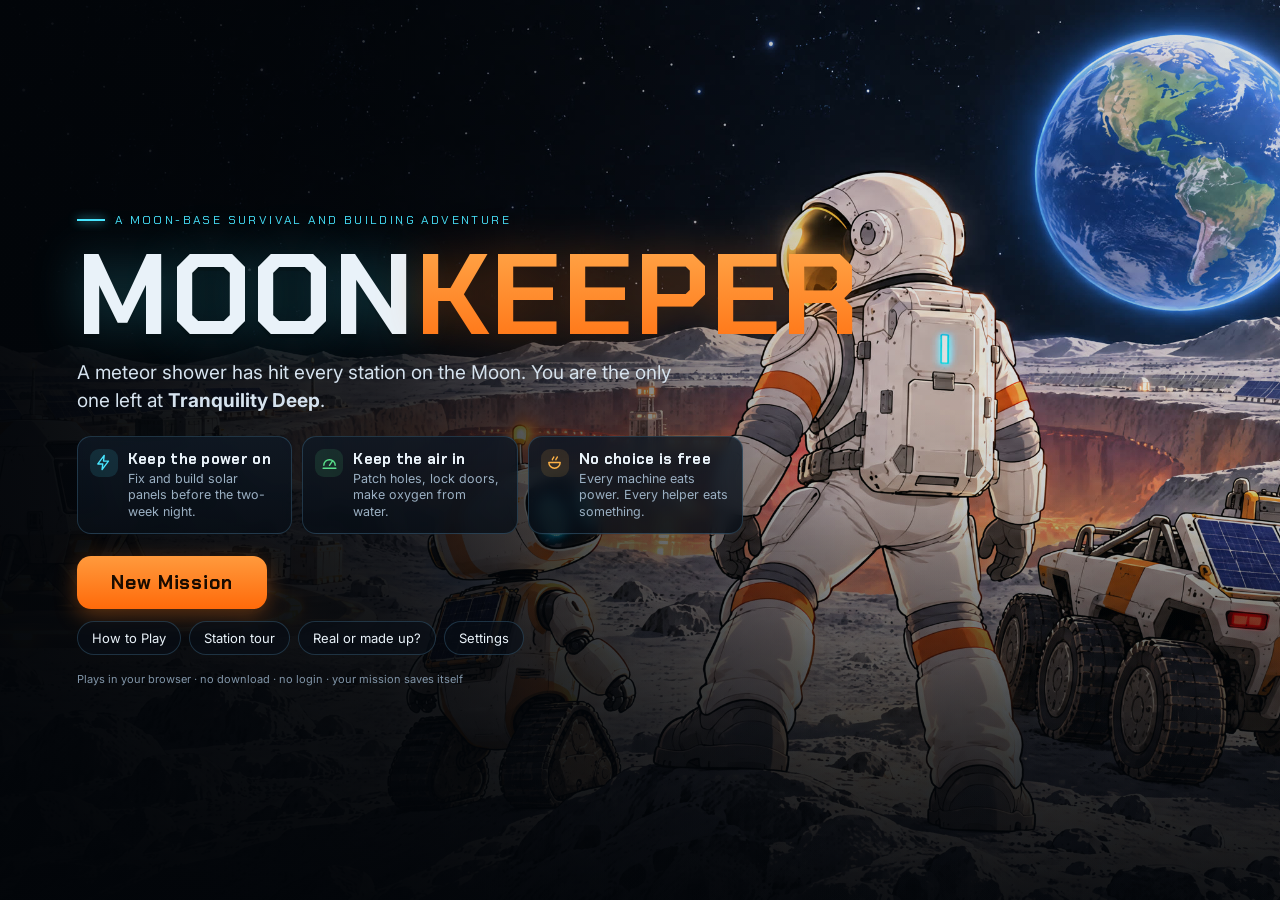
==== index.html @ 4163ee2d "Surface speed and a Graphics setting (improvement plan, step 1) The surface shaded every lit pixel w" ====
<!doctype html>
<html lang="en">
<head>
<meta charset="utf-8">
<meta name="viewport" content="width=device-width, initial-scale=1, maximum-scale=1, user-scalable=no">
<title>MOONKEEPER — Hold Tranquility Deep</title>
<meta name="description" content="A 3D Moon-base survival and building game for ages 7 to 18. Keep the power on and the air in until rescue arrives.">
<link rel="preconnect" href="https://fonts.googleapis.com">
<link href="https://fonts.googleapis.com/css2?family=Chakra+Petch:wght@500;600;700&family=Inter:wght@400;500;600;700&family=Bangers&display=swap" rel="stylesheet">
<link rel="stylesheet" href="css/style.css">
</head>
<body>
<canvas id="view"></canvas>
<canvas id="rad"></canvas>
<div id="fade"></div>

<!-- HUD (in-game) -->
<div id="hud" class="hidden">
  <div id="fps" class="hidden"></div>
  <div id="top">
    <div id="clock" class="glass">
      <div id="clock-main"><b id="c-day">Day 1</b><span id="c-time">08:00</span><span id="c-zone">TOPSIDE</span></div>
      <div id="timeline"><div id="tl-fill"></div><svg id="th-svg" viewBox="0 0 100 30" preserveAspectRatio="none" aria-hidden="true"></svg><div id="tl-storm"></div><div id="tl-now"></div><div id="th-now"></div></div>
      <div id="clock-sub"><span id="c-sun"></span><span id="c-rescue"></span></div>
    </div>
    <div id="gauges"></div>
    <div id="side">
      <canvas id="minimap" width="340" height="340"></canvas>
      <div id="you" class="glass"><span id="hp-ic" title="Your health"></span><div class="bar"><i id="hp"></i></div><span id="carry"></span></div>
      <div id="suit" class="glass"></div>
    </div>
  </div>
  <div id="alerts"></div>
  <div id="banner" class="hidden"></div>
  <div id="labels"></div>
  <div id="objective" class="glass hidden"></div>
  <button id="goal-x" class="hidden" title="Stop showing the way">✕ Stop guiding</button>
  <div id="job" class="glass hidden"><div id="job-title"></div><div class="bar"><i id="job-bar"></i></div><div class="row"><span id="job-step"></span><span id="job-left"></span></div></div>
  <div id="rego" class="hidden"><img src="assets/img/c_rego.jpg" alt="REGO the robot"><div id="rego-text"></div></div>
  <div id="prompt" class="hidden"></div>
  <div id="toasts"></div>
  <div id="btns">
    <button id="b-power" title="Power Board (Tab)"></button>
    <button id="b-map" title="Map (M)"></button>
    <button id="b-ask" title="Ask REGO what to do (H)"></button>
    <button id="b-data" title="Space Guide (N)"></button>
    <button id="b-view" title="Switch first / third person (V)"></button>
    <button id="b-speed" title="Game speed"></button>
    <button id="b-pause" title="Pause (P)"></button>
    <button id="b-sound" title="Sound on/off"></button>
    <button id="b-set" title="Settings"></button>
  </div>
  <div id="touch" class="hidden">
    <div id="stick"><i></i></div>
    <button id="t-use">E</button><button id="t-alt">Q</button><button id="t-jump">UP</button><button id="t-down">DN</button>
  </div>
  <div id="sleep" class="hidden">Sleeping… time is racing by</div>
</div>

<!-- full-screen layers -->
<div id="title" class="screen">
  <div class="title-bg"></div>
  <div class="title-inner">
    <div class="eyebrow"><i></i>A Moon-base survival and building adventure</div>
    <h1>MOON<span>KEEPER</span></h1>
    <p class="tagline">A meteor shower has hit every station on the Moon. You are the only one left at <b>Tranquility Deep</b>.</p>
    <div class="pillars">
      <div class="pillar" data-ic="bolt"><b>Keep the power on</b><span>Fix and build solar panels before the two-week night.</span></div>
      <div class="pillar" data-ic="air"><b>Keep the air in</b><span>Patch holes, lock doors, make oxygen from water.</span></div>
      <div class="pillar" data-ic="food"><b>No choice is free</b><span>Every machine eats power. Every helper eats something.</span></div>
    </div>
    <div class="title-btns">
      <button id="btn-start" class="primary">New Mission</button>
      <button id="btn-continue" class="primary alt hidden">Continue</button>
    </div>
    <div class="title-links">
      <button id="btn-codex" class="ghost">How to Play</button>
      <button id="btn-tour" class="ghost">Station tour</button>
      <button id="btn-how" class="ghost">Real or made up?</button>
      <button id="btn-settings" class="ghost">Settings</button>
    </div>
    <div class="fine">Plays in your browser · no download · no login · your mission saves itself</div>
  </div>
</div>
<div id="mission" class="screen hidden">
  <div class="mission-bg"></div>
  <div class="mission-inner">
    <div class="mission-head">
      <button id="btn-back" class="ghost">◂ Back</button>
      <div><div class="eyebrow"><i></i>Mission briefing</div><h2>Choose your mission</h2></div>
    </div>
    <div id="modes"></div>
    <div id="brief" class="glass"></div>
    <div class="mission-foot">
      <label class="check"><input type="checkbox" id="skip-tut"> Skip the comic and training</label>
      <button id="btn-launch" class="primary">Launch mission</button>
    </div>
  </div>
</div>
<div id="comic" class="screen hidden"></div>
<div id="modal" class="hidden"></div>
<div id="dialog" class="hidden"><img id="dlg-img" alt=""><div id="dlg-box"><div id="dlg-name"></div><div id="dlg-delay" class="hidden"><span>Radio signal crossing 384,400 km…</span><i></i></div><div id="dlg-text"></div><div id="dlg-next">Click anywhere ▸</div></div></div>
<div id="end" class="screen hidden"></div>
<div id="tip"></div>
<div id="rotate"><div><b>Turn your phone sideways</b><span>MOONKEEPER plays best in landscape: there is more room for the station and the controls.</span><button onclick="this.closest('#rotate').remove()">Play this way anyway</button></div></div>

<script type="module" src="js/main.js"></script>
</body>
</html>
---- css/style.css ----
:root{
  --bg:#05080c; --panel:rgba(9,15,23,.86); --panel2:rgba(16,26,38,.92); --line:rgba(120,205,255,.2);
  --cyan:#49e6ff; --orange:#ff7a1a; --amber:#ffb347; --red:#ff5252; --green:#58e08a; --pink:#ff6fdc;
  --text:#e9f2f9; --mute:#9bb0c3; --head:'Chakra Petch','Trebuchet MS',sans-serif; --body:'Inter',system-ui,'Segoe UI',sans-serif;
}
*{box-sizing:border-box}
html,body{margin:0;height:100%;background:var(--bg);color:var(--text);font-family:var(--body);overflow:hidden;-webkit-user-select:none;user-select:none}
button{font-family:inherit;color:inherit;cursor:pointer}
a{color:var(--cyan)}
kbd{font-family:var(--head);font-size:10px;border:1px solid var(--line);border-radius:4px;padding:0 4px;margin-left:5px;color:var(--mute)}
.hidden{display:none!important}
#view{position:fixed;inset:0;width:100%;height:100%;display:block}
#rad{position:fixed;inset:0;width:100%;height:100%;pointer-events:none;opacity:0;mix-blend-mode:screen}
#fade{position:fixed;inset:0;background:#000;opacity:0;pointer-events:none;transition:opacity .45s;z-index:40}
#fade.on{opacity:1}
.glass{background:var(--panel);border:1px solid var(--line);border-radius:12px;backdrop-filter:blur(8px)}

/* ---------- HUD ---------- */
#hud{position:fixed;inset:0;pointer-events:none;z-index:10}
#hud button,#hud #rego,#hud #alerts{pointer-events:auto}
#top{display:flex;gap:10px;align-items:flex-start;padding:10px;justify-content:space-between}
#clock{padding:8px 12px;min-width:205px}
#clock-main{display:flex;gap:10px;align-items:baseline;font-family:var(--head)}
#clock-main b{font-size:20px;color:#fff}#c-time{color:var(--mute);font-size:14px}
#c-zone{margin-left:auto;font-size:11px;letter-spacing:.12em;color:var(--cyan);border:1px solid var(--line);border-radius:20px;padding:1px 8px}
#timeline{position:relative;height:10px;border-radius:6px;margin:7px 0 5px;background:#0d1826;overflow:visible;border:1px solid var(--line)}
#tl-fill{position:absolute;inset:0;border-radius:6px}
#tl-storm{position:absolute;top:-2px;bottom:-2px;background:rgba(255,82,82,.75);border-radius:3px;display:none}
#tl-now{position:absolute;top:-4px;width:3px;height:16px;background:#fff;border-radius:2px;box-shadow:0 0 8px #fff}
#tl-rocket{position:absolute;right:-9px;top:-9px;font-size:14px}
#clock-sub{display:flex;justify-content:space-between;gap:10px;font-size:11.5px;color:var(--mute)}
#clock{pointer-events:auto;cursor:pointer}
#fps{position:absolute;left:10px;bottom:6px;font-size:11px;color:var(--mute);background:rgba(8,14,22,.65);padding:1px 7px;border-radius:8px;font-variant-numeric:tabular-nums}
.q-row{cursor:default}.q-btns{display:flex;gap:6px;flex-wrap:wrap;justify-content:flex-end}.q-btns button{padding:6px 11px;border-radius:9px;border:1px solid var(--line);background:rgba(8,14,22,.6);color:inherit;font:inherit;font-size:13px;cursor:pointer}.q-btns button.on{border-color:var(--cyan);color:var(--cyan);background:rgba(60,200,255,.12)}
#th-svg{position:absolute;inset:0;width:100%;height:100%;display:none}
#th-svg path,.dn-graph path{fill:none;stroke-width:1.6;vector-effect:non-scaling-stroke;stroke-linejoin:round;stroke-linecap:round}
.th-day{stroke:#ffb347}.th-night{stroke:#6fb1ff}#th-svg .th-day,#th-svg .th-night{stroke:#fff}.th-cave{stroke:#5fe3a1;stroke-dasharray:3 3;stroke-width:1.2!important}
#th-now{position:absolute;width:8px;height:8px;margin:-4px 0 0 -4px;border-radius:50%;background:#fff;box-shadow:0 0 8px #fff;display:none}
@media (min-width:901px) and (min-height:560px){#timeline{height:28px}#tl-fill{opacity:.82}#th-svg,#th-now{display:block}#tl-now{height:34px;opacity:.55}#hud #alerts{top:126px}}
.dn-graph{width:100%;height:auto;display:block;margin:4px 0 8px;background:rgba(8,14,22,.6);border:1px solid var(--line);border-radius:12px}
.dn-graph text{font-family:var(--body,inherit);font-size:12px;fill:#c6d3df}.dn-graph .dn-big{font-size:13px;font-weight:700;fill:#fff}
.dn-cards{display:grid;grid-template-columns:repeat(3,1fr);gap:10px;margin:8px 0}.dn-cards .big{font-size:24px}
@media (max-width:640px){.dn-cards{grid-template-columns:1fr}}
#gauges{display:flex;gap:6px;justify-content:center;flex:1;min-width:0}
.gauge{flex:1 1 0;min-width:0;max-width:150px;padding:7px 8px;background:var(--panel);border:1px solid var(--line);border-radius:12px;backdrop-filter:blur(8px)}
.gauge .g-top{display:flex;align-items:center;gap:4px;font-family:var(--head);font-size:12px;white-space:nowrap}
.gauge .g-top b{margin-left:auto;font-size:13.5px;color:#fff;white-space:nowrap}
.bar{height:7px;border-radius:5px;background:#101c2a;overflow:hidden;margin:5px 0 4px;flex:1}
.bar i{display:block;height:100%;width:50%;border-radius:5px;background:var(--cyan);transition:width .25s}
.gauge .g-sub{font-size:10.5px;color:var(--mute);white-space:nowrap;overflow:hidden;text-overflow:ellipsis}
.gauge.warn{border-color:var(--amber)}.gauge.warn .bar i{background:var(--amber)}
.gauge.crit{border-color:var(--red);animation:pulse 1s infinite}.gauge.crit .bar i{background:var(--red)}
@keyframes pulse{50%{box-shadow:0 0 0 3px rgba(255,82,82,.35)}}
#side{display:flex;flex-direction:column;gap:6px;align-items:flex-end}
#minimap{width:150px;height:150px;border-radius:14px;border:1px solid var(--line);background:rgba(6,11,17,.8)}
#you{display:flex;align-items:center;gap:7px;padding:5px 9px;width:150px;font-size:13px}#you .bar i{background:var(--green)}
#alerts{position:absolute;left:10px;top:112px;display:flex;flex-direction:column;gap:5px;max-width:300px}
.alert{background:rgba(40,10,10,.85);border:1px solid rgba(255,82,82,.55);border-left:4px solid var(--red);border-radius:8px;padding:5px 9px;font-size:12.5px;cursor:pointer}
.alert.warn{background:rgba(40,28,6,.85);border-color:rgba(255,179,71,.5);border-left-color:var(--amber)}
.alert small{color:var(--mute);display:block}
#banner{position:absolute;left:50%;top:136px;transform:translateX(-50%);padding:8px 18px;border-radius:30px;font-family:var(--head);font-weight:700;letter-spacing:.06em;background:rgba(190,20,20,.9);border:1px solid #ff9a9a;animation:pulse 1s infinite;text-align:center}
#banner.info{background:rgba(10,60,90,.9);border-color:var(--cyan);animation:none}
#labels{position:absolute;inset:0;overflow:hidden}
.label{position:absolute;left:0;top:0;transform:translate(-50%,-100%);font-family:var(--head);font-size:12px;padding:2px 9px;border-radius:14px;background:rgba(6,12,18,.72);border:1px solid var(--line);white-space:nowrap;will-change:transform}
.label.goal{border-color:var(--amber);color:#ffe2b5;background:rgba(40,24,4,.85)}.label.bad{border-color:var(--red);color:#ffd1d1}
.label small{color:var(--mute);margin-left:6px}
/* the goal: a small strip under the gauges, out of the way of the action */
#objective{position:absolute;left:50%;top:100px;transform:translateX(-50%);display:flex;align-items:center;gap:8px;padding:4px 13px 4px 9px;font-size:13px;line-height:1.3;border-radius:20px;border-color:rgba(255,179,71,.4);background:rgba(8,14,20,.5);max-width:min(600px,48vw);pointer-events:none}
#objective b{color:var(--amber);font-family:var(--head);font-weight:600}
#objective small{color:var(--mute);white-space:nowrap}
#objective .arr{display:inline-block;color:var(--amber);font-style:normal;font-size:11px;transition:transform .2s}
#objective .dot{display:inline-block;width:7px;height:7px;border-radius:50%;background:var(--amber);flex:none}
#suit{width:150px;padding:3px 8px;font-family:var(--head);font-size:11px;letter-spacing:.05em;text-align:center;color:var(--cyan)}#suit.off{color:var(--amber);border-color:rgba(255,179,71,.5)}
#rego{position:absolute;left:12px;bottom:14px;display:flex;align-items:flex-end;gap:8px;max-width:min(470px,62vw);cursor:pointer}
#rego img{width:74px;height:74px;border-radius:50%;border:2px solid var(--cyan);box-shadow:0 0 16px rgba(73,230,255,.45);object-fit:cover}
#rego-text{background:var(--panel2);border:1px solid var(--line);border-radius:14px 14px 14px 3px;padding:9px 13px;font-size:14px;line-height:1.4}
#rego-text b{color:var(--cyan)}
#prompt{position:absolute;left:50%;bottom:92px;transform:translateX(-50%);background:rgba(8,14,20,.9);border:1px solid var(--cyan);border-radius:30px;padding:8px 18px;font-size:15px;white-space:nowrap}
#prompt kbd{font-size:13px;color:#001018;background:var(--cyan);border:none;margin:0 8px 0 0;padding:1px 8px;font-weight:700}#prompt .sep{display:inline-block;width:1px;height:16px;background:var(--line);margin:0 12px;vertical-align:middle}#prompt kbd + *{}
#toasts{position:absolute;right:12px;bottom:84px;display:flex;flex-direction:column;gap:6px;align-items:flex-end;max-width:360px}
.toast{background:var(--panel2);border:1px solid var(--line);border-left:4px solid var(--cyan);border-radius:8px;padding:7px 11px;font-size:13px;animation:slide .25s}
.toast.good{border-left-color:var(--green)}.toast.bad{border-left-color:var(--red)}
@keyframes slide{from{transform:translateX(30px);opacity:0}}
#btns{position:absolute;right:12px;bottom:12px;display:flex;gap:6px}
#btns button{display:flex;flex-direction:column;align-items:center;gap:1px;min-width:58px;padding:6px 8px;background:var(--panel);border:1px solid var(--line);border-radius:12px;font-size:19px}
#btns button:hover{border-color:var(--cyan);background:var(--panel2)}
#btns small{font-size:10px;color:var(--mute);white-space:nowrap}
#sleep{position:absolute;inset:0;display:flex;align-items:center;justify-content:center;background:rgba(0,0,8,.72);font-family:var(--head);font-size:26px}
#touch{position:absolute;inset:0}
#stick{position:absolute;left:22px;bottom:110px;width:118px;height:118px;border-radius:50%;border:2px solid var(--line);background:rgba(10,20,30,.4);pointer-events:auto;touch-action:none}
#stick i{position:absolute;left:34px;top:34px;width:50px;height:50px;border-radius:50%;background:rgba(73,230,255,.5)}
#touch button{position:absolute;right:22px;width:66px;height:66px;border-radius:50%;background:rgba(10,20,30,.6);border:2px solid var(--cyan);font-size:22px;font-weight:700;pointer-events:auto}
#t-use{bottom:170px}#t-alt{bottom:244px}#t-jump{bottom:170px;right:98px!important;font-size:14px!important}#t-down{bottom:96px;right:98px!important;font-size:14px!important}

/* ---------- screens ---------- */
.screen{position:fixed;inset:0;z-index:30;display:flex;align-items:center;overflow:auto}
#title{background:#000}
.title-bg{position:absolute;inset:0;background:url(../assets/img/title2.jpg) center/cover no-repeat;animation:drift 40s ease-in-out infinite alternate}
.title-bg::after{content:'';position:absolute;inset:0;background:linear-gradient(90deg,rgba(0,0,0,.92) 0%,rgba(0,0,0,.72) 34%,rgba(0,0,0,.05) 68%),linear-gradient(0deg,rgba(0,0,0,.7),transparent 40%)}
@keyframes drift{from{transform:scale(1.02)}to{transform:scale(1.1) translateX(-1.5%)}}
.title-inner{position:relative;padding:4vh 5vw;max-width:780px}
.eyebrow{font-family:var(--head);letter-spacing:.2em;font-size:12px;color:var(--cyan);text-transform:uppercase}
#title h1{font-family:var(--head);font-size:clamp(46px,8vw,104px);line-height:.95;margin:.12em 0;letter-spacing:.02em;text-shadow:0 0 40px rgba(73,230,255,.25)}
#title h1 span{color:var(--orange)}
.tagline{font-size:clamp(15px,1.5vw,19px);line-height:1.5;color:#d5e2ee;margin:0 0 18px}
#modes{display:grid;grid-template-columns:repeat(4,1fr);gap:8px;margin-bottom:16px}
.mode{text-align:left;padding:11px 13px;border-radius:12px;background:rgba(8,14,22,.78);border:1px solid var(--line)}
.mode:hover{border-color:var(--cyan)}.mode.sel{border-color:var(--orange);box-shadow:0 0 0 2px rgba(255,122,26,.35);background:rgba(40,20,6,.8)}
.mode b{font-family:var(--head);font-size:18px;display:block}.mode em{font-style:normal;color:var(--amber);font-size:12px}
.mode span{display:block;font-size:12px;color:var(--mute);margin-top:3px;line-height:1.35}
.title-btns{display:flex;gap:10px;align-items:center;flex-wrap:wrap}
button.primary{font-family:var(--head);font-weight:700;font-size:18px;letter-spacing:.05em;padding:12px 26px;border-radius:12px;border:none;background:linear-gradient(180deg,#ff9a3d,#ff6a0a);color:#1a0c00;box-shadow:0 6px 22px rgba(255,122,26,.35)}
button.primary:hover{filter:brightness(1.1)}button.primary:disabled{filter:grayscale(1);opacity:.5;cursor:not-allowed}
button.ghost{padding:10px 16px;border-radius:12px;background:rgba(8,14,22,.7);border:1px solid var(--line);font-size:14px}
button.ghost:hover{border-color:var(--cyan)}
.check{font-size:13px;color:var(--mute);display:flex;gap:6px;align-items:center;cursor:pointer}
.fine{margin-top:16px;font-size:11px;color:#8195a8;line-height:1.5}
#slides{background:#000;align-items:flex-end;justify-content:center}
#slide-img{position:absolute;inset:0;background-size:cover;background-position:center;transition:opacity .6s}
#slide-box{position:relative;margin:0 auto 5vh;width:min(880px,92vw);background:var(--panel);border:1px solid var(--line);border-radius:16px;padding:18px 22px;backdrop-filter:blur(8px)}
#slide-text{font-size:clamp(16px,1.6vw,20px);line-height:1.55}
.row{display:flex;justify-content:space-between;align-items:center;gap:10px;margin-top:12px;flex-wrap:wrap}
#slide-n{color:var(--mute);font-size:12px}

/* ---------- dialog ---------- */
#dialog{position:fixed;left:50%;bottom:3vh;transform:translateX(-50%);width:min(900px,94vw);display:flex;gap:14px;align-items:flex-end;z-index:35;cursor:pointer}
#dlg-img{width:128px;height:128px;border-radius:16px;object-fit:cover;border:2px solid var(--cyan);box-shadow:0 8px 30px rgba(0,0,0,.6)}
#dlg-box{flex:1;background:var(--panel2);border:1px solid var(--line);border-radius:16px;padding:13px 18px;min-height:110px;position:relative}
#dlg-name{font-family:var(--head);color:var(--cyan);font-size:14px;letter-spacing:.06em;margin-bottom:4px}
#dlg-text{font-size:clamp(15px,1.45vw,18.5px);line-height:1.5}
#dlg-next{position:absolute;right:14px;bottom:8px;font-size:11px;color:var(--mute)}
#dlg-delay{font-size:12px;color:var(--amber);margin-bottom:6px}
#dlg-delay i{display:block;height:4px;border-radius:3px;background:var(--amber);width:0;margin-top:4px}

/* ---------- modal ---------- */
#modal{position:fixed;inset:0;z-index:32;background:rgba(0,4,10,.66);display:flex;align-items:center;justify-content:center;padding:2vh 2vw;backdrop-filter:blur(3px)}
.win{background:var(--panel2);border:1px solid var(--line);border-radius:18px;width:min(940px,96vw);max-height:94vh;overflow:auto;box-shadow:0 20px 80px rgba(0,0,0,.7)}
.win.wide{width:min(1120px,97vw)}
.win-h{display:flex;align-items:center;gap:10px;padding:10px 18px;border-bottom:1px solid var(--line);position:sticky;top:0;background:var(--panel2);z-index:2}
.win-h h2{font-family:var(--head);margin:0;font-size:21px;flex:1}
.win-h .x{background:none;border:1px solid var(--line);border-radius:9px;padding:4px 11px;font-size:15px}.win-h .x:hover{border-color:var(--cyan)}
.win-b{padding:15px 18px}
.card-img{width:100%;height:min(25vh,260px);object-fit:cover;object-position:center 35%;display:block;border-radius:18px 18px 0 0}
.real{background:rgba(73,230,255,.08);border:1px solid rgba(73,230,255,.35);border-radius:10px;padding:9px 12px;font-size:13.5px;line-height:1.5;margin:10px 0}
.real b.tag{font-family:var(--head);color:#001018;background:var(--cyan);border-radius:5px;padding:1px 7px;margin-right:7px;font-size:11px;letter-spacing:.08em}
.learn{border-left:3px solid var(--amber);padding:5px 11px;color:#d8e4ee;font-size:13.5px;line-height:1.5;margin:10px 0;background:rgba(255,179,71,.06);border-radius:0 8px 8px 0}
.src{font-size:12px;white-space:nowrap}
.choices{display:grid;gap:8px;margin-top:10px;grid-template-columns:repeat(auto-fit,minmax(260px,1fr))}
.choice{text-align:left;padding:11px 14px;border-radius:12px;background:rgba(10,18,28,.9);border:1px solid var(--line);font-size:15px;line-height:1.35}
.choice:hover{border-color:var(--cyan);background:rgba(18,32,48,.95)}.choice.rec{border-color:var(--green);box-shadow:0 0 0 2px rgba(88,224,138,.25)}
.choice:disabled{opacity:.45;cursor:not-allowed}
.choice b{font-family:var(--head);display:block;font-size:16px}
.cost{display:inline-block;font-size:12px;margin:5px 6px 0 0;padding:1px 8px;border-radius:12px;background:rgba(255,82,82,.14);border:1px solid rgba(255,82,82,.4);color:#ffc9c9}
.cost.gain{background:rgba(88,224,138,.12);border-color:rgba(88,224,138,.4);color:#c5f5d6}
.body{font-size:15.5px;line-height:1.55}
.term{border-bottom:1.5px dotted var(--cyan);cursor:help}
#tip{position:fixed;z-index:60;max-width:300px;background:#0b1622;border:1px solid var(--cyan);border-radius:10px;padding:8px 11px;font-size:13px;line-height:1.45;pointer-events:none;opacity:0;transition:opacity .12s}
.grid2{display:grid;grid-template-columns:1.25fr 1fr;gap:16px}
.stat{display:flex;justify-content:space-between;gap:10px;padding:5px 0;border-bottom:1px dashed rgba(120,205,255,.13);font-size:14px}
.stat b{color:#fff}.stat .up{color:var(--green)}.stat .down{color:var(--red)}
/* power board */
.flowbar{display:flex;height:26px;border-radius:8px;overflow:hidden;border:1px solid var(--line);margin:6px 0;font-size:11px;font-family:var(--head)}
.flowbar span{display:flex;align-items:center;justify-content:center;white-space:nowrap;overflow:hidden;color:#001018;font-weight:700}
.sys{display:grid;grid-template-columns:34px 1fr auto;gap:4px 10px;align-items:center;padding:8px 0;border-bottom:1px dashed rgba(120,205,255,.13)}
.sys .ico{font-size:24px}.sys h4{margin:0;font-family:var(--head);font-size:15.5px}.sys p{margin:1px 0 0;font-size:12px;color:var(--mute);line-height:1.35}
.sys .eff{grid-column:2/4;font-size:12.5px;color:#cfe3f3}
.lv{display:flex;gap:4px}
.lv button{width:38px;height:34px;border-radius:8px;background:#0c1622;border:1px solid var(--line);font-family:var(--head);font-size:13px}
.lv button.on{background:var(--cyan);color:#001018;border-color:var(--cyan);font-weight:700}.lv button:hover{border-color:var(--cyan)}
.lv small{display:block;font-size:9px;opacity:.8}
.note{background:rgba(255,122,26,.1);border:1px solid rgba(255,122,26,.4);border-radius:10px;padding:9px 12px;font-size:13.5px;line-height:1.45;margin-top:10px}
.tabs{display:flex;gap:6px;flex-wrap:wrap;margin-bottom:12px}
.tabs button{padding:7px 13px;border-radius:20px;background:#0c1622;border:1px solid var(--line);font-size:13px}.tabs button.on{background:var(--cyan);color:#001018;font-weight:700}
table.t{width:100%;border-collapse:collapse;font-size:13px}table.t td,table.t th{padding:6px 8px;border-bottom:1px solid rgba(120,205,255,.12);text-align:left;vertical-align:top}table.t th{color:var(--cyan);font-family:var(--head);font-weight:600}
.pill{display:inline-block;font-size:10.5px;padding:0 7px;border-radius:10px;border:1px solid var(--line);font-family:var(--head);letter-spacing:.05em}
.pill.real{color:var(--green);border-color:rgba(88,224,138,.5);background:none;margin:0;padding:0 7px}.pill.game{color:var(--amber);border-color:rgba(255,179,71,.5)}
.datacards{display:grid;grid-template-columns:repeat(2,1fr);gap:10px}
.datacard{border:1px solid var(--line);border-radius:12px;padding:11px 13px;background:rgba(8,14,22,.6)}
.datacard h4{margin:0 0 3px;font-family:var(--head)}.datacard .big{font-family:var(--head);font-size:28px;color:var(--cyan)}.datacard p{margin:4px 0;font-size:13px;line-height:1.45;color:#cfdcea}
/* minigames */
.mg-wrap{position:relative}
#mg-canvas{width:100%;display:block;border-radius:12px;background:#060b12;border:1px solid var(--line);touch-action:none;cursor:crosshair}
.mg-bar{height:8px;border-radius:5px;background:#0e1826;overflow:hidden;margin:8px 0}.mg-bar i{display:block;height:100%;background:var(--amber);width:100%}
.mg-ctl{display:flex;gap:8px;justify-content:center;margin-top:8px;flex-wrap:wrap}
.mg-ctl button{min-width:54px;height:46px;border-radius:10px;background:#0c1622;border:1px solid var(--line);font-size:18px}
.mg-ctl button:active{background:var(--cyan);color:#000}
/* end */
#end{background:#000;align-items:flex-start;justify-content:center}
.end-bg{position:fixed;inset:0;background-size:cover;background-position:center;opacity:.55}
.end-inner{position:relative;width:min(1000px,94vw);margin:4vh auto;background:var(--panel);border:1px solid var(--line);border-radius:18px;padding:22px 26px;backdrop-filter:blur(6px)}
.end-inner h1{font-family:var(--head);font-size:clamp(30px,4.6vw,54px);margin:0 0 4px}
.end-inner h1.won{color:var(--green)}.end-inner h1.lost{color:var(--amber)}
.end-inner h3{font-family:var(--head);color:var(--cyan);margin:16px 0 6px}
#chart{width:100%;height:230px;display:block;background:#060b12;border:1px solid var(--line);border-radius:12px}
.legend{display:flex;gap:12px;flex-wrap:wrap;font-size:12px;margin:6px 0}.legend i{display:inline-block;width:10px;height:10px;border-radius:2px;margin-right:4px}
.chain{margin:0;padding-left:20px;line-height:1.6;font-size:15px}
.badges{display:flex;gap:8px;flex-wrap:wrap}.badge{border:1px solid var(--line);border-radius:20px;padding:4px 12px;font-size:13px;background:rgba(8,14,22,.7)}
@media (max-width:900px){#gauges{flex-wrap:wrap}.gauge{flex:0 0 104px;padding:5px 6px}.gauge .g-sub{display:none}#minimap{width:110px;height:110px}#you{width:110px}#clock{min-width:170px}#btns small{display:none}#btns button{min-width:42px}.grid2,.datacards,#modes{grid-template-columns:1fr}#dlg-img{width:78px;height:78px}#alerts{top:150px}}

/* ---------- v2 additions ---------- */
.ic{width:1.15em;height:1.15em;vertical-align:-0.2em;flex:none}
#btns button .ic{width:22px;height:22px}
.gauge .g-top .ic{color:var(--cyan)}.gauge.warn .g-top .ic{color:var(--amber)}.gauge.crit .g-top .ic{color:var(--red)}
#you .ic{color:var(--red)}#carry{display:flex;align-items:center;gap:4px;font-size:12px;white-space:nowrap}#carry .ic{color:var(--cyan)}
#clock-sub .ic{width:13px;height:13px}
#job{position:absolute;left:50%;bottom:150px;transform:translateX(-50%);width:min(520px,86vw);padding:10px 16px;border-color:var(--amber)}
#job-title{font-family:var(--head);font-size:17px;color:#ffe2b5}#job .bar{height:10px;margin:7px 0}#job .bar i{background:linear-gradient(90deg,#ff9a3d,#ffd257);transition:none}
#job .row{margin:0;font-size:13px;color:var(--mute)}
#sleep{font-family:var(--head)}
button.primary.alt{background:linear-gradient(180deg,#5ff0ff,#1fb8d8);box-shadow:0 6px 22px rgba(73,230,255,.3)}
.h4{font-family:var(--head);margin:12px 0 4px;font-size:15px;color:var(--cyan)}.mini{font-size:12px;color:var(--mute);margin-bottom:4px;line-height:1.4}
.note.bad{border-color:var(--red);background:rgba(255,82,82,.1)}
.sys .ico .ic{width:26px;height:26px;color:var(--cyan)}
.mini-b{display:inline-flex;align-items:center;gap:5px;padding:5px 10px;border-radius:9px;background:#0c1622;border:1px solid rgba(88,224,138,.5);font-size:12.5px;color:#c5f5d6}
.mini-b.off{border-color:rgba(255,82,82,.6);color:#ffc9c9;background:rgba(60,10,10,.6)}.mini-b:hover{border-color:var(--cyan)}.mini-b:disabled{opacity:.4;cursor:not-allowed}
.dotc{display:inline-block;width:10px;height:10px;border-radius:3px;margin-right:7px}
.stat small{color:var(--mute);margin-left:6px}
#cc-map{width:100%;border-radius:12px;border:1px solid var(--line);display:block}
.crew{display:flex;gap:10px;align-items:center;padding:8px 0;border-bottom:1px dashed rgba(120,205,255,.13)}
.crew img{width:54px;height:54px;border-radius:12px;object-fit:cover;border:1px solid var(--line)}.crew b{font-family:var(--head)}.crew small{display:block;color:var(--mute);font-size:11.5px}
.roles{display:flex;gap:4px;flex-wrap:wrap;margin-top:5px}.roles button{padding:4px 9px;border-radius:14px;background:#0c1622;border:1px solid var(--line);font-size:12px}.roles button.on{background:var(--cyan);color:#001018;font-weight:700;border-color:var(--cyan)}
.places{display:flex;gap:6px;flex-wrap:wrap;margin:6px 0 10px}
.logbox{max-height:150px;overflow:auto;font-size:13px;line-height:1.6;color:#cfdcea}.logbox b{color:var(--mute)}
.alert .ic{width:14px;height:14px;color:var(--red)}.alert.warn .ic{color:var(--amber)}
.real b.tag{background:var(--amber)}
#call-out{font-size:13px;color:var(--amber)}
.pill.real,.pill.game{font-family:var(--head)}
/* comic pages */
#comic{background:radial-gradient(circle at 30% 20%,#1b2740,#070b12 70%);align-items:flex-start;justify-content:center;padding:2vh 2vw}
.comic-page{width:min(1180px,96vw);margin:0 auto;background:#f6f1e4;border-radius:10px;padding:14px 16px 12px;box-shadow:0 20px 80px rgba(0,0,0,.7);color:#141414}
.comic-h{display:flex;justify-content:space-between;align-items:baseline;font-family:'Bangers','Chakra Petch',sans-serif;font-size:clamp(24px,3.2vw,40px);letter-spacing:.04em;color:#c4281c;margin-bottom:8px}
.comic-h small{font-family:var(--body);font-size:12px;color:#777;letter-spacing:0}
.comic-grid{display:grid;grid-template-columns:1fr 1fr;gap:12px}
.panel{position:relative;margin:0;border:4px solid #141414;border-radius:6px;overflow:hidden;background:#141414;opacity:0;transform:scale(.92) rotate(-1deg);transition:opacity .35s,transform .35s cubic-bezier(.2,1.4,.4,1);aspect-ratio:3/2}
.panel.wide{grid-column:1/3;aspect-ratio:21/9}.panel.on{opacity:1;transform:none}
.panel img{width:100%;height:100%;object-fit:cover;display:block}
.panel figcaption{position:absolute;left:0;top:0;max-width:74%;background:#ffe36b;border-right:3px solid #141414;border-bottom:3px solid #141414;padding:6px 10px;font-size:clamp(12px,1.25vw,16px);line-height:1.35;font-weight:600;border-radius:0 0 8px 0}
.bub{position:absolute;max-width:46%;background:#fff;border:3px solid #141414;border-radius:18px;padding:7px 12px;font-size:clamp(12px,1.3vw,17px);line-height:1.3;font-weight:600;box-shadow:3px 3px 0 rgba(0,0,0,.35)}
.bub b{display:block;font-family:var(--head);font-size:.72em;color:#c4281c;letter-spacing:.05em;text-transform:uppercase}
.bub.b0{left:3%;bottom:5%}.bub.b1{right:3%;bottom:5%}.bub.b2{right:3%;bottom:34%}.bub.b3{left:3%;bottom:34%}
.comic-f{display:flex;justify-content:space-between;align-items:center;margin-top:10px}.comic-f .ghost{background:#e4dcc8;color:#333;border-color:#bbb}
@media (max-width:900px){#modes{grid-template-columns:1fr 1fr}.comic-grid{grid-template-columns:1fr}.panel.wide{grid-column:auto;aspect-ratio:3/2}.bub{max-width:70%}}

@media (max-width:1000px){#prompt{bottom:200px;white-space:normal;text-align:center;max-width:92vw}#objective{left:auto;right:10px;top:232px;transform:none;max-width:62vw}#banner{top:270px}#job{bottom:250px}}

.tour{display:grid;grid-template-columns:repeat(auto-fill,minmax(230px,1fr));gap:12px;margin-top:10px}.tour figure{margin:0;background:#0c1622;border:1px solid var(--line);border-radius:12px;overflow:hidden}.tour img{width:100%;aspect-ratio:16/9;object-fit:cover;display:block}.tour figcaption{padding:8px 10px;font-size:12.5px;line-height:1.35}.tour figcaption b{display:block;color:var(--cyan);font-family:var(--head);font-size:14px;margin-bottom:2px}

/* ---------- home page ---------- */
.title-bg::after{background:linear-gradient(90deg,rgba(2,5,9,.94) 0%,rgba(2,5,9,.78) 30%,rgba(2,5,9,.12) 66%),linear-gradient(0deg,rgba(2,5,9,.85),transparent 45%),radial-gradient(120% 90% at 100% 0%,transparent 55%,rgba(2,5,9,.55))}
.title-inner{max-width:820px;padding:5vh 6vw;animation:rise .7s ease-out both}
@keyframes rise{from{transform:translateY(14px)}}
.eyebrow{display:flex;align-items:center;gap:10px}.eyebrow i{display:inline-block;width:28px;height:2px;background:var(--cyan);box-shadow:0 0 10px var(--cyan)}
#title h1{font-size:clamp(52px,9vw,118px);letter-spacing:.015em;margin:.1em 0 .08em;text-shadow:0 0 50px rgba(73,230,255,.28),0 4px 0 rgba(0,0,0,.35)}
#title h1 span{background:linear-gradient(180deg,#ffb054,#ff6a0a);-webkit-background-clip:text;background-clip:text;color:transparent;text-shadow:none;filter:drop-shadow(0 0 22px rgba(255,122,26,.35))}
.tagline{max-width:600px;margin:0 0 20px}
.pillars{display:grid;grid-template-columns:repeat(3,1fr);gap:10px;margin-bottom:22px;max-width:760px}
.pillar{position:relative;padding:12px 13px 12px 50px;border-radius:14px;background:linear-gradient(180deg,rgba(14,24,36,.82),rgba(8,14,22,.82));border:1px solid var(--line);backdrop-filter:blur(6px)}
.pillar i{position:absolute;left:12px;top:12px;width:28px;height:28px;display:grid;place-items:center;border-radius:9px;color:var(--cyan);background:rgba(73,230,255,.12)}
.pillar i .ic{width:17px;height:17px}.pillar:nth-child(2) i{color:var(--green);background:rgba(88,224,138,.12)}.pillar:nth-child(3) i{color:var(--amber);background:rgba(255,179,71,.12)}
.pillar b{display:block;font-family:var(--head);font-size:15px;letter-spacing:.02em}.pillar span{display:block;font-size:12.5px;color:var(--mute);line-height:1.35;margin-top:2px}
.title-btns{gap:12px;margin-bottom:12px}
button.primary{font-size:19px;padding:14px 34px;border-radius:14px;transition:transform .12s,filter .12s}button.primary:hover{transform:translateY(-2px)}button.primary:active{transform:translateY(0)}
#btn-start{animation:cta 2.6s ease-in-out infinite}@keyframes cta{50%{box-shadow:0 6px 34px rgba(255,122,26,.65)}}
.title-links{display:flex;gap:8px;flex-wrap:wrap}.title-links .ghost{font-size:13px;padding:8px 14px;border-radius:20px}
/* ---------- mission page ---------- */
#mission{background:#02050a;align-items:flex-start}
.mission-bg{position:fixed;inset:0;background:url(../assets/img/rm_section.jpg) center/cover no-repeat;opacity:.8}
.mission-bg::after{content:'';position:absolute;inset:0;background:linear-gradient(180deg,rgba(2,5,10,.82),rgba(2,5,10,.55) 40%,rgba(2,5,10,.9))}
.mission-inner{position:relative;width:min(1080px,94vw);margin:0 auto;padding:4vh 0 5vh;animation:rise .45s ease-out both}
.mission-head{display:flex;align-items:center;gap:18px;margin-bottom:18px}.mission-head h2{font-family:var(--head);font-size:clamp(26px,3.6vw,42px);margin:4px 0 0;letter-spacing:.02em}
#modes{grid-template-columns:repeat(4,1fr);gap:12px;margin-bottom:14px}
.mode{position:relative;padding:16px 16px 14px;border-radius:16px;background:linear-gradient(180deg,rgba(16,27,40,.9),rgba(8,14,22,.9));backdrop-filter:blur(6px);transition:transform .14s,border-color .14s,box-shadow .14s}
.mode:hover{transform:translateY(-3px)}
.mode.sel{background:linear-gradient(180deg,rgba(58,28,8,.92),rgba(24,12,4,.92));box-shadow:0 0 0 2px rgba(255,122,26,.5),0 12px 34px rgba(255,122,26,.18)}
.mode.sel::after{content:'SELECTED';position:absolute;right:12px;top:12px;font-family:var(--head);font-size:10px;letter-spacing:.14em;color:#1a0c00;background:var(--orange);padding:2px 7px;border-radius:10px}
.mode-ic{display:grid;place-items:center;width:42px;height:42px;border-radius:12px;margin-bottom:10px;color:var(--cyan);background:rgba(73,230,255,.1);border:1px solid var(--line)}
.mode.sel .mode-ic{color:var(--orange);background:rgba(255,122,26,.14);border-color:rgba(255,122,26,.4)}.mode-ic .ic{width:22px;height:22px}
.mode b{font-size:22px}.mode em{font-size:12.5px}.mode span{font-size:13px;margin-top:6px;min-height:2.7em}
.pips{display:flex;gap:5px;align-items:center;margin-top:10px}.pips u{width:22px;height:5px;border-radius:3px;background:rgba(155,176,195,.25)}.pips u.on{background:var(--amber);box-shadow:0 0 8px rgba(255,179,71,.6)}.pips small{font-size:11px;color:var(--green);letter-spacing:.08em;text-transform:uppercase}
#brief{padding:16px 18px;border-radius:16px}
.brief-h{display:flex;flex-wrap:wrap;align-items:baseline;gap:6px 14px;margin-bottom:12px}.brief-h b{font-family:var(--head);font-size:19px;color:var(--orange)}.brief-h span{color:#d5e2ee;font-size:14.5px}
.brief-grid{display:grid;grid-template-columns:repeat(4,1fr);gap:8px}
.bf{display:grid;grid-template-columns:30px 1fr;column-gap:9px;align-items:center;padding:9px 11px;border-radius:11px;background:rgba(6,11,17,.6);border:1px solid rgba(120,205,255,.12)}
.bf i{grid-row:span 2;width:30px;height:30px;display:grid;place-items:center;border-radius:9px;color:var(--cyan);background:rgba(73,230,255,.1)}.bf i .ic{width:16px;height:16px}
.bf span{font-size:11px;letter-spacing:.08em;text-transform:uppercase;color:var(--mute)}.bf b{font-size:13.5px;line-height:1.3}
.mission-foot{display:flex;justify-content:flex-end;align-items:center;gap:18px;margin-top:16px}
/* ---------- hints ---------- */
#rego{animation:pop .28s cubic-bezier(.2,1.4,.4,1) both;filter:drop-shadow(0 8px 22px rgba(0,0,0,.45))}
@keyframes pop{from{transform:translateY(10px) scale(.96)}}
#rego img{box-shadow:0 0 0 4px rgba(73,230,255,.14),0 0 18px rgba(73,230,255,.5);animation:ring 2.4s ease-in-out infinite}
@keyframes ring{50%{box-shadow:0 0 0 8px rgba(73,230,255,.06),0 0 26px rgba(73,230,255,.7)}}
#rego-text{position:relative;background:linear-gradient(180deg,rgba(20,34,50,.96),rgba(12,20,31,.96));border-color:rgba(73,230,255,.38);border-radius:16px 16px 16px 4px;padding:26px 15px 11px;font-size:14.5px;line-height:1.45}
#rego-text::before{content:'REGO · HINT';position:absolute;left:15px;top:8px;font-family:var(--head);font-size:10.5px;letter-spacing:.16em;color:var(--cyan)}
#prompt{background:linear-gradient(180deg,rgba(14,24,36,.96),rgba(6,11,17,.96));border-color:rgba(73,230,255,.6);padding:10px 22px 10px 12px;font-size:15.5px;font-weight:500;box-shadow:0 0 0 4px rgba(73,230,255,.08),0 10px 28px rgba(0,0,0,.5);animation:nudge 2.2s ease-in-out infinite}
@keyframes nudge{50%{box-shadow:0 0 0 7px rgba(73,230,255,.04),0 10px 28px rgba(0,0,0,.5);border-color:var(--cyan)}}
#prompt kbd{font-size:14px;padding:3px 10px;border-radius:7px;background:linear-gradient(180deg,#8ff3ff,#31cfe8);box-shadow:0 2px 0 #0c7f93,0 0 12px rgba(73,230,255,.5);margin-right:10px}
#objective{padding:6px 15px 6px 11px;font-size:13.5px;background:linear-gradient(90deg,rgba(40,24,6,.82),rgba(8,14,20,.72));border-color:rgba(255,179,71,.55);box-shadow:0 6px 20px rgba(0,0,0,.4)}
#objective .dot{box-shadow:0 0 0 0 rgba(255,179,71,.7);animation:beat 1.6s ease-out infinite}@keyframes beat{to{box-shadow:0 0 0 9px rgba(255,179,71,0)}}
.toast{position:relative;display:flex;gap:9px;align-items:flex-start;overflow:hidden;border-radius:12px;border-left-width:1px;padding:9px 13px 11px 10px;font-size:13.5px;line-height:1.4;background:linear-gradient(180deg,rgba(20,32,46,.96),rgba(12,20,30,.96));box-shadow:0 8px 22px rgba(0,0,0,.45)}
.toast .t-ic{flex:none;width:24px;height:24px;display:grid;place-items:center;border-radius:8px;color:var(--cyan);background:rgba(73,230,255,.13)}.toast .t-ic .ic{width:14px;height:14px}
.toast.good .t-ic{color:var(--green);background:rgba(88,224,138,.14)}.toast.bad .t-ic{color:var(--red);background:rgba(255,82,82,.15)}
.toast.good{border-color:rgba(88,224,138,.45)}.toast.bad{border-color:rgba(255,82,82,.5)}
.toast::after{content:'';position:absolute;left:0;bottom:0;height:2px;width:100%;background:var(--cyan);transform-origin:left;animation:drain 6.5s linear forwards}.toast.good::after{background:var(--green)}.toast.bad::after{background:var(--red)}
@keyframes drain{to{transform:scaleX(0)}}
.learn{position:relative;border:1px solid rgba(255,179,71,.28);border-left:3px solid var(--amber);border-radius:10px;padding:22px 13px 9px;background:linear-gradient(90deg,rgba(255,179,71,.1),rgba(255,179,71,.03))}
.learn::before{content:'DID YOU KNOW?';position:absolute;left:13px;top:6px;font-family:var(--head);font-size:10px;letter-spacing:.16em;color:var(--amber)}
@media (max-width:900px){.pillars{grid-template-columns:1fr}#modes{grid-template-columns:1fr 1fr}.brief-grid{grid-template-columns:1fr 1fr}.mission-foot{flex-direction:column-reverse;align-items:stretch}.mission-head h2{font-size:24px}}
@media (prefers-reduced-motion:reduce){#btn-start,#rego img,#prompt,#objective .dot,.title-inner,.mission-inner{animation:none}}

/* ---------- story: one comic panel at a time, no scrolling, click anywhere ---------- */
#comic{align-items:center;padding:0;overflow:hidden;cursor:pointer}
.comic-page{width:min(96vw,calc((100vh - 150px) * 1.5 + 32px));max-height:98vh;display:flex;flex-direction:column;padding:12px 16px 10px}
.comic-grid{display:block}
.panel,.panel.wide{display:none;aspect-ratio:3/2;width:100%}
.panel.cur{display:block;animation:panelIn .35s cubic-bezier(.2,1.2,.4,1)}
@keyframes panelIn{from{transform:scale(.96) rotate(-.6deg)}}
.panel figcaption{font-size:clamp(14px,1.7vw,21px);padding:8px 14px;max-width:70%}
.bub{font-size:clamp(14px,1.75vw,22px);padding:9px 15px;max-width:44%}
.comic-f{margin-top:8px}.comic-f .ghost{padding:7px 14px;font-size:13px}
#cm-next{font-family:var(--head);font-weight:700;font-size:15px;color:#c4281c;letter-spacing:.04em;animation:blink 1.4s ease-in-out infinite}
@keyframes blink{50%{opacity:.45}}
.cm-dots{display:flex;gap:6px}.cm-dots i{width:9px;height:9px;border-radius:50%;background:#cfc6ae;border:1px solid #9a927c}.cm-dots i.on{background:#c4281c;border-color:#8f1c13}
/* ---------- dialogue: always clear who is talking ---------- */
#dlg-img{width:138px;height:138px;border-width:3px;box-shadow:0 0 0 5px rgba(73,230,255,.14),0 8px 30px rgba(0,0,0,.6);background:#0c1622}
#dlg-box{border-color:rgba(73,230,255,.35);box-shadow:0 10px 34px rgba(0,0,0,.5);padding-top:34px}
#dlg-name{position:absolute;left:14px;top:-13px;margin:0;padding:4px 13px;border-radius:20px;font-size:14.5px;font-weight:700;color:#001018;background:linear-gradient(180deg,#8ff3ff,#31cfe8);box-shadow:0 4px 14px rgba(0,0,0,.45)}
#dialog[data-who="vasquez"] #dlg-name{background:linear-gradient(180deg,#ff9a8a,#e5483a)}#dialog[data-who="vasquez"] #dlg-img{border-color:#e5483a}
#dialog[data-who="okoro"] #dlg-name{background:linear-gradient(180deg,#9cc4ff,#3a78d8)}#dialog[data-who="okoro"] #dlg-img{border-color:#3a78d8}
#dialog[data-who="flight"] #dlg-name{background:linear-gradient(180deg,#ffd08a,#ffa424)}#dialog[data-who="flight"] #dlg-img{border-color:#ffa424}
#dialog[data-who="you"] #dlg-name{background:linear-gradient(180deg,#ffffff,#cfd9e2)}#dialog[data-who="you"] #dlg-img{border-color:#e9f2f9}
#dlg-next{font-size:12px;color:var(--cyan);animation:blink 1.4s ease-in-out infinite}
@media (max-width:900px){#dlg-img{width:84px;height:84px}.comic-page{width:96vw}}

/* ---------- guide mode ---------- */
.choice{position:relative}
.choice.guide-rec{border-color:#ffd21f;background:linear-gradient(180deg,rgba(64,48,4,.95),rgba(30,22,4,.95));box-shadow:0 0 0 2px rgba(255,210,31,.45),0 0 26px rgba(255,210,31,.35);padding-top:30px;overflow:hidden;animation:recGlow 1.8s ease-in-out infinite}
@keyframes recGlow{50%{box-shadow:0 0 0 4px rgba(255,210,31,.25),0 0 40px rgba(255,210,31,.55)}}
.choice.guide-rec::after{content:'';position:absolute;top:0;bottom:0;left:-60%;width:45%;background:linear-gradient(100deg,transparent,rgba(255,240,170,.28),transparent);animation:shine 2.4s ease-in-out infinite;pointer-events:none}
@keyframes shine{0%{left:-60%}60%,100%{left:120%}}
.choice.guide-rec:hover{border-color:#ffe36b;background:linear-gradient(180deg,rgba(84,62,6,.97),rgba(40,29,5,.97))}
.rec-tag{position:absolute;left:10px;top:6px;display:flex;align-items:center;gap:6px;font-family:var(--head);font-size:11px;letter-spacing:.1em;text-transform:uppercase;color:#ffd21f}
.rec-tag img{width:18px;height:18px;border-radius:50%;border:1.5px solid #ffd21f;object-fit:cover}
.set-row{position:relative;display:flex;align-items:center;justify-content:space-between;gap:18px;padding:13px 14px;border-radius:12px;background:rgba(10,18,28,.9);border:1px solid var(--line);margin-bottom:8px;cursor:pointer}
.set-row b{display:block;font-family:var(--head);font-size:17px}.set-row span{display:block;font-size:13px;color:var(--mute);line-height:1.4;margin-top:2px}
.set-row input{position:absolute;opacity:0;pointer-events:none}
.set-row .sw{flex:none;width:52px;height:28px;border-radius:20px;background:#27384a;border:1px solid var(--line);position:relative;transition:background .15s}
.set-row .sw::after{content:'';position:absolute;left:3px;top:3px;width:20px;height:20px;border-radius:50%;background:#9bb0c3;transition:transform .15s,background .15s}
.set-row input:checked + .sw{background:rgba(255,210,31,.3);border-color:#ffd21f}.set-row input:checked + .sw::after{transform:translateX(24px);background:#ffd21f}
@media (prefers-reduced-motion:reduce){.choice.guide-rec,.choice.guide-rec::after{animation:none}}

/* ---------- guide mode: Power Board hint, and the "Stop guiding" button under the goal ---------- */
.lv button{position:relative}
.lv button.guide-rec{border-color:#ffd21f;color:#ffe36b;background:rgba(64,48,4,.95);box-shadow:0 0 0 2px rgba(255,210,31,.5),0 0 18px rgba(255,210,31,.55);animation:recGlow 1.6s ease-in-out infinite;overflow:hidden}
.lv button.guide-rec::after{content:'';position:absolute;top:0;bottom:0;left:-80%;width:60%;background:linear-gradient(100deg,transparent,rgba(255,240,170,.45),transparent);animation:shine 2s ease-in-out infinite;pointer-events:none}
.lv button.guide-rec.on{color:#001018;background:#ffd21f}
.rec-banner{display:flex;gap:10px;align-items:center;margin-top:10px;padding:9px 13px;border-radius:12px;border:1px solid #ffd21f;background:linear-gradient(90deg,rgba(64,48,4,.92),rgba(30,22,4,.75));font-size:14px;line-height:1.4}
.rec-banner img{flex:none;width:38px;height:38px;border-radius:50%;border:2px solid #ffd21f;object-fit:cover}
.rec-banner b{display:block;font-family:var(--head);font-size:12px;letter-spacing:.1em;text-transform:uppercase;color:#ffd21f}.rec-banner div b + *,.rec-banner div{color:#f3ead0}.rec-banner div > b:not(:first-child){display:inline;font-family:inherit;font-size:inherit;letter-spacing:0;text-transform:none;color:#fff}
.rec-banner.calm{border-color:var(--line);background:rgba(10,18,28,.8)}.rec-banner.calm img{border-color:var(--cyan)}.rec-banner.calm b{color:var(--cyan)}
#goal-x{position:absolute;left:50%;top:136px;transform:translateX(-50%);padding:4px 13px;border-radius:20px;font-size:12.5px;font-weight:600;color:#ffe36b;background:rgba(30,22,4,.9);border:1px solid rgba(255,210,31,.6);pointer-events:auto}
#goal-x:hover{background:rgba(64,48,4,.95);border-color:#ffd21f}
@media (max-width:1000px){#goal-x{left:auto;right:10px;top:268px;transform:none}}
@media (prefers-reduced-motion:reduce){.lv button.guide-rec,.lv button.guide-rec::after{animation:none}}

/* ---------- minigames: REGO's instruction strip ---------- */
.mg-rego{display:flex;gap:10px;align-items:center;padding:8px 12px;border-radius:12px;border:1px solid rgba(73,230,255,.35);background:linear-gradient(90deg,rgba(14,30,44,.95),rgba(10,18,28,.85));font-size:14.5px;line-height:1.4;margin-bottom:4px}
.mg-rego img{flex:none;width:36px;height:36px;border-radius:50%;border:2px solid var(--cyan);object-fit:cover}
.mg-rego b{display:block;font-family:var(--head);font-size:11.5px;letter-spacing:.12em;text-transform:uppercase;color:var(--cyan)}

/* ---------- phones ---------- */
@media (max-width:600px){
  #title h1{font-size:12.4vw;letter-spacing:0}
  .title-inner{padding:4vh 5vw;max-width:100vw}
  .tagline{font-size:15px}
  .mission-inner{padding-bottom:0}
  .mission-foot{position:sticky;bottom:0;margin:12px -3vw 0;padding:10px 3vw 12px;background:linear-gradient(180deg,rgba(2,5,10,0),rgba(2,5,10,.96) 30%);flex-direction:column-reverse;align-items:stretch;gap:8px}
  .mission-foot .check{justify-content:center}
  .mg-rego{font-size:13px;padding:6px 9px}.mg-rego img{width:28px;height:28px}
  #modal .win .learn{font-size:12px}
}

/* ---------- phones held upright: suggest landscape; keep REGO's bubble clear of the touch controls ---------- */
#rotate{display:none;position:fixed;inset:0;z-index:60;background:rgba(2,5,10,.93);align-items:center;justify-content:center;padding:8vw;text-align:center}
#rotate b{display:block;font-family:var(--head);font-size:24px;color:var(--cyan);margin-bottom:8px}#rotate span{display:block;font-size:15px;line-height:1.5;color:#d5e2ee;margin-bottom:18px}
#rotate button{padding:10px 18px;border-radius:12px;background:rgba(8,14,22,.9);border:1px solid var(--line);font-size:14px}
@media (max-width:600px) and (orientation:portrait){
  body:has(#hud:not(.hidden)) #rotate{display:flex}
  #rego{max-width:94vw;left:3vw;bottom:262px}#rego img{width:44px;height:44px}#rego-text{font-size:13px;padding:22px 11px 8px}
}
@media (max-height:480px) and (orientation:landscape){
  #modal .win{max-height:96vh;overflow:auto}
  #modal .win .learn{display:none}
  .mg-wrap{max-width:calc((100vh - 150px) * 1.875);margin:0 auto}
  .mg-rego{padding:5px 9px;font-size:12.5px}.mg-rego img{width:26px;height:26px}
}

/* ---------- phones held sideways: keep REGO, the goal, the action prompt and the alerts out of each other's way ---------- */
@media (max-height:480px) and (orientation:landscape){
  #rego{left:50%;transform:translateX(-50%);bottom:58px;max-width:54vw;animation:none}
  #rego img{width:44px;height:44px}
  #rego-text{font-size:12.5px;line-height:1.35;padding:22px 11px 8px}
  #objective{left:50%;right:auto;top:160px;transform:translateX(-50%);max-width:44vw;font-size:12.5px;padding:4px 12px 4px 9px}
  #goal-x{left:50%;right:auto;top:189px;transform:translateX(-50%);font-size:11.5px;padding:3px 11px}
  #prompt{left:auto;right:12px;top:188px;bottom:auto;transform:none;font-size:13.5px;padding:6px 14px 6px 9px;white-space:nowrap;max-width:none}
  #alerts{top:92px;max-height:128px;overflow:hidden}
  #job{bottom:60px}
}

/* ---------- Space Guide: practice page ---------- */
.pgrid{display:grid;grid-template-columns:repeat(auto-fill,minmax(190px,1fr));gap:8px;margin-top:10px}
.pgrid .choice{font-size:13px;color:var(--mute)}.pgrid .choice b{color:var(--text);font-size:15.5px;margin-bottom:2px}
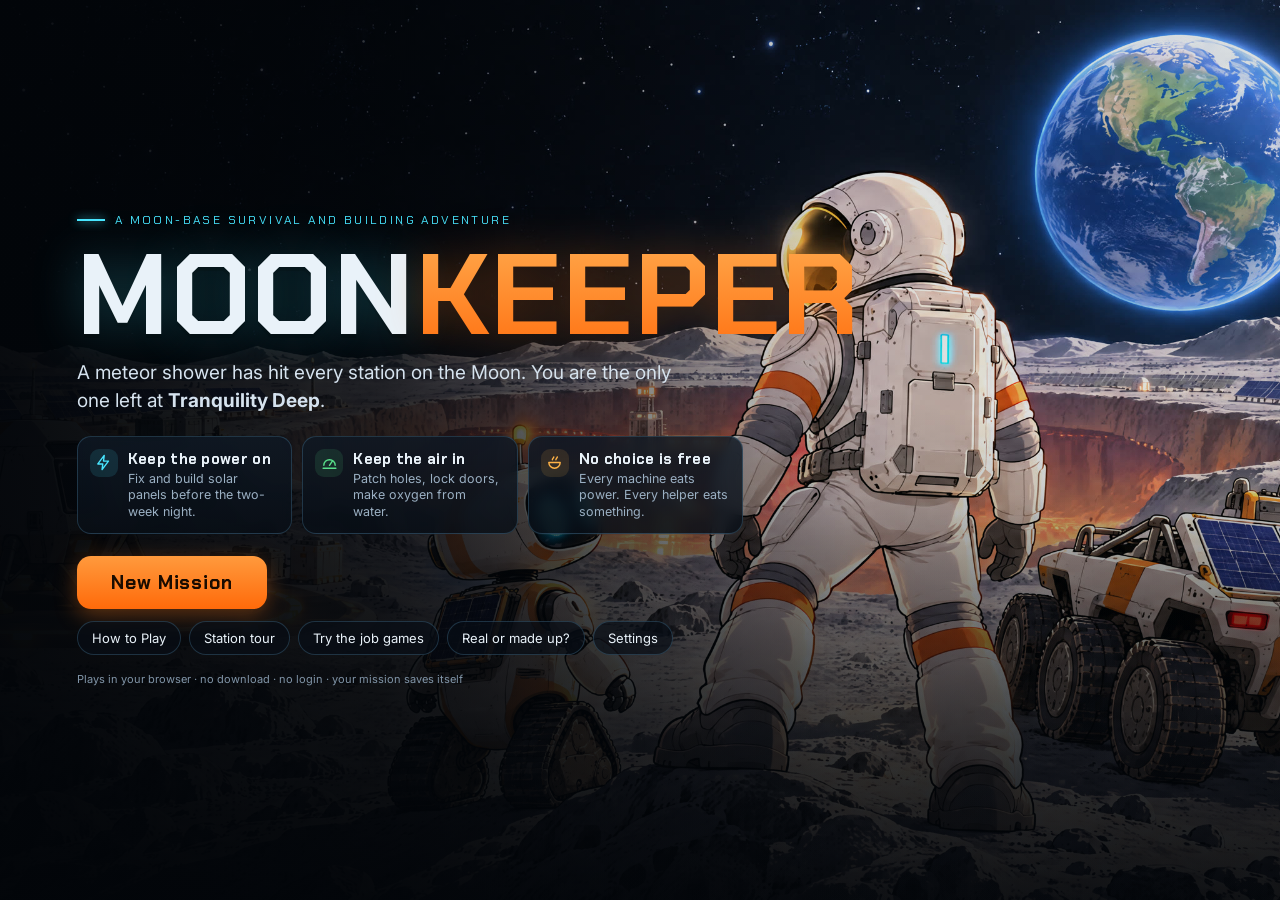
==== commit 1240dab1: "White station walls, job games before bigger jobs only, practice shortcuts - Room and hall walls are" ====
--- a/index.html
+++ b/index.html
@@ -76,6 +76,7 @@
     <div class="title-links">
       <button id="btn-codex" class="ghost">How to Play</button>
       <button id="btn-tour" class="ghost">Station tour</button>
+      <button id="btn-games" class="ghost">Try the job games</button>
       <button id="btn-how" class="ghost">Real or made up?</button>
       <button id="btn-settings" class="ghost">Settings</button>
     </div>
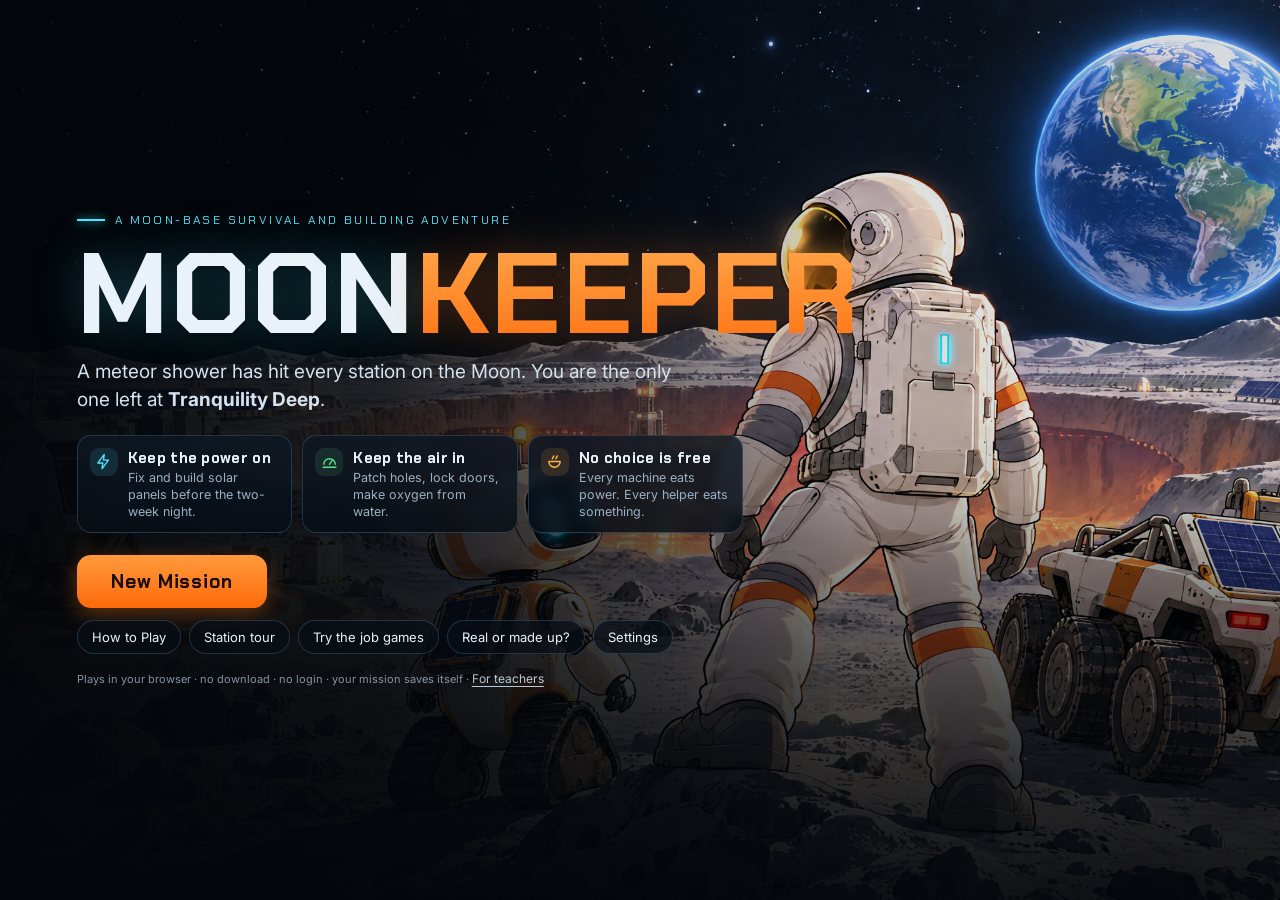
==== commit d3de1097: "A "For teachers" link in the title screen's small print The link opens teachers.html. It sits on the" ====
--- a/index.html
+++ b/index.html
@@ -17,6 +17,7 @@
 <!-- HUD (in-game) -->
 <div id="hud" class="hidden">
   <div id="fps" class="hidden"></div>
+  <div id="flight" class="glass hidden"></div>
   <div id="top">
     <div id="clock" class="glass">
       <div id="clock-main"><b id="c-day">Day 1</b><span id="c-time">08:00</span><span id="c-zone">TOPSIDE</span></div>
@@ -80,7 +81,7 @@
       <button id="btn-how" class="ghost">Real or made up?</button>
       <button id="btn-settings" class="ghost">Settings</button>
     </div>
-    <div class="fine">Plays in your browser · no download · no login · your mission saves itself</div>
+    <div class="fine">Plays in your browser · no download · no login · your mission saves itself · <a id="link-teach" href="teachers.html">For teachers</a></div>
   </div>
 </div>
 <div id="mission" class="screen hidden">
--- a/css/style.css
+++ b/css/style.css
@@ -30,6 +30,9 @@
 #tl-rocket{position:absolute;right:-9px;top:-9px;font-size:14px}
 #clock-sub{display:flex;justify-content:space-between;gap:10px;font-size:11.5px;color:var(--mute)}
 #clock{pointer-events:auto;cursor:pointer}
+#flight{position:absolute;left:50%;bottom:150px;transform:translateX(-50%);display:flex;gap:16px;align-items:center;padding:6px 16px;font-size:13px;color:var(--mute);border-radius:14px;white-space:nowrap;font-variant-numeric:tabular-nums}#flight b{color:#fff;font-family:var(--head);font-size:15px}#flight .ok{color:#5fe3a1}#flight .warn{color:#ffb347}#flight .bad{color:#ff5a4a}
+@media (max-height:480px) and (orientation:landscape){#flight{left:12px;bottom:auto;top:226px;transform:none;gap:10px;font-size:11.5px;padding:4px 10px}#flight b{font-size:13px}}
+@media (max-width:600px){#flight{gap:9px;font-size:11.5px;padding:5px 10px;bottom:176px}#flight b{font-size:13px}}
 #fps{position:absolute;left:10px;bottom:6px;font-size:11px;color:var(--mute);background:rgba(8,14,22,.65);padding:1px 7px;border-radius:8px;font-variant-numeric:tabular-nums}
 .q-row{cursor:default}.q-btns{display:flex;gap:6px;flex-wrap:wrap;justify-content:flex-end}.q-btns button{padding:6px 11px;border-radius:9px;border:1px solid var(--line);background:rgba(8,14,22,.6);color:inherit;font:inherit;font-size:13px;cursor:pointer}.q-btns button.on{border-color:var(--cyan);color:var(--cyan);background:rgba(60,200,255,.12)}
 #th-svg{position:absolute;inset:0;width:100%;height:100%;display:none}
@@ -299,7 +302,7 @@
 .toast{position:relative;display:flex;gap:9px;align-items:flex-start;overflow:hidden;border-radius:12px;border-left-width:1px;padding:9px 13px 11px 10px;font-size:13.5px;line-height:1.4;background:linear-gradient(180deg,rgba(20,32,46,.96),rgba(12,20,30,.96));box-shadow:0 8px 22px rgba(0,0,0,.45)}
 .toast .t-ic{flex:none;width:24px;height:24px;display:grid;place-items:center;border-radius:8px;color:var(--cyan);background:rgba(73,230,255,.13)}.toast .t-ic .ic{width:14px;height:14px}
 .toast.good .t-ic{color:var(--green);background:rgba(88,224,138,.14)}.toast.bad .t-ic{color:var(--red);background:rgba(255,82,82,.15)}
-.toast.good{border-color:rgba(88,224,138,.45)}.toast.bad{border-color:rgba(255,82,82,.5)}
+.toast.good{border-color:rgba(88,224,138,.45)}.toast.radio{border-color:rgba(255,179,71,.5)}.toast.radio b{color:#ffb347;font-family:var(--head);font-size:11.5px;letter-spacing:.06em;display:block}.toast.radio.off{border-color:var(--line);color:var(--mute)}.toast.radio.off b{color:var(--mute)}.toast.radio::after{animation-duration:10s;background:#ffb347}.toast.radio .t-ic{color:#ffb347;background:rgba(255,179,71,.13)}.toast.bad{border-color:rgba(255,82,82,.5)}
 .toast::after{content:'';position:absolute;left:0;bottom:0;height:2px;width:100%;background:var(--cyan);transform-origin:left;animation:drain 6.5s linear forwards}.toast.good::after{background:var(--green)}.toast.bad::after{background:var(--red)}
 @keyframes drain{to{transform:scaleX(0)}}
 .learn{position:relative;border:1px solid rgba(255,179,71,.28);border-left:3px solid var(--amber);border-radius:10px;padding:22px 13px 9px;background:linear-gradient(90deg,rgba(255,179,71,.1),rgba(255,179,71,.03))}
@@ -409,3 +412,71 @@
 /* ---------- Space Guide: practice page ---------- */
 .pgrid{display:grid;grid-template-columns:repeat(auto-fill,minmax(190px,1fr));gap:8px;margin-top:10px}
 .pgrid .choice{font-size:13px;color:var(--mute)}.pgrid .choice b{color:var(--text);font-size:15.5px;margin-bottom:2px}
+
+/* ---------- phones, pass 2: nothing on top of anything else, every button within reach ---------- */
+#dlg-box{padding-bottom:26px}   /* room for "Click anywhere" under the last line */
+@media (max-height:480px) and (orientation:landscape){
+  #stick{bottom:16px}                                   /* below the alert list, not on it */
+  #touch button{width:60px;height:60px;right:18px}
+  #t-use{bottom:118px}#t-alt{bottom:52px}#t-jump{bottom:118px;right:84px!important}#t-down{bottom:52px;right:84px!important}   /* clear of the map above and the button bar below */
+  #prompt{top:auto;bottom:182px;right:12px;padding:4px 12px 4px 8px;white-space:normal;text-align:right;max-width:230px;line-height:1.25;font-size:13px}#objective{max-width:40vw;font-size:12px}   /* sits just above the E / Q buttons */
+  #toasts{right:160px;bottom:52px}
+  #minimap{height:64px}                                 /* a shorter map leaves room for the prompt above the buttons */
+}
+@media (max-width:600px) and (orientation:portrait){
+  #top{flex-wrap:wrap;gap:6px;padding:8px}
+  #clock{order:1;flex:1 1 0;min-width:0}#clock-main{flex-wrap:wrap;gap:2px 8px}#clock-sub{flex-direction:column;gap:1px}
+  #side{order:2;width:88px}#minimap{width:88px;height:72px}#you,#suit{width:88px;padding:3px 6px;font-size:11px}
+  #gauges{order:3;flex:0 0 100%;display:grid;grid-template-columns:repeat(4,1fr);gap:4px}
+  .gauge{max-width:none;padding:4px 5px}.gauge .g-top{font-size:10.5px;gap:2px}.gauge .g-top b{font-size:11.5px}.gauge .g-top .ic{width:13px;height:13px}
+  #objective{left:8px;right:8px;top:248px;max-width:none;transform:none;font-size:12.5px}
+  #goal-x{top:300px;right:8px}
+  #hud #alerts{top:300px;max-width:58vw;gap:3px}#alerts .alert{padding:3px 8px;font-size:12px}#alerts .alert small{display:none}#alerts .alert:nth-child(n+3){display:none}
+  #btns{left:8px;right:8px;gap:3px}#btns button{flex:1 1 0;min-width:0;padding:6px 0}
+  #stick{bottom:132px}#t-use{bottom:192px}#t-alt{bottom:266px}#t-jump{bottom:192px}#t-down{bottom:118px}
+  #rego{max-width:94vw;left:3vw;bottom:342px}#rego-text{font-size:12.5px;line-height:1.35}
+  #prompt{left:50%;bottom:54px;transform:translateX(-50%);max-width:94vw;width:max-content;font-size:13.5px;padding:6px 14px 6px 9px;animation:none}
+  #toasts{bottom:420px;max-width:60vw}
+  #job{bottom:330px}
+}
+
+/* ---------- interface motion: things arrive, count and settle; nothing loops for attention unless it is an emergency ---------- */
+@keyframes fadeIn{from{opacity:0}}
+@keyframes winIn{from{opacity:0;transform:translateY(16px) scale(.97)}}
+@keyframes rowIn{from{opacity:0;transform:translateY(8px)}}
+@keyframes dropIn{from{opacity:0;transform:translateY(-18px)}}
+@keyframes leftIn{from{opacity:0;transform:translateX(-22px)}}
+@keyframes upIn{from{opacity:0;transform:translateY(18px)}}
+@keyframes dlgIn{from{opacity:0;transform:translate(-50%,16px)}}
+@keyframes jobIn{from{opacity:0;transform:translate(-50%,12px)}}
+@keyframes alertIn{0%{opacity:0;transform:translateX(-18px);box-shadow:0 0 0 0 rgba(255,120,120,.75)}35%{opacity:1;transform:none;box-shadow:0 0 0 0 rgba(255,120,120,.75)}100%{box-shadow:0 0 0 12px rgba(255,120,120,0)}}
+@keyframes bumpUp{30%{transform:scale(1.28);color:var(--green)}}
+@keyframes bumpDown{30%{transform:scale(1.28);color:var(--amber)}}
+@keyframes goalIn{0%{opacity:.2;filter:brightness(2.2)}100%{filter:none}}
+#modal.in{animation:fadeIn .18s ease-out}
+#modal.in .win{animation:winIn .26s cubic-bezier(.2,.9,.3,1.12) both}
+#modal.in .choice,#modal.in .set-row{animation:rowIn .24s ease-out both}
+#modal.in .choice:nth-child(2),#modal.in .set-row:nth-child(2){animation-delay:.04s}#modal.in .choice:nth-child(3),#modal.in .set-row:nth-child(3){animation-delay:.08s}
+#modal.in .choice:nth-child(4),#modal.in .set-row:nth-child(4){animation-delay:.12s}#modal.in .choice:nth-child(5),#modal.in .set-row:nth-child(5){animation-delay:.16s}#modal.in .choice:nth-child(n+6),#modal.in .set-row:nth-child(n+6){animation-delay:.2s}
+#hud.enter #top{animation:dropIn .45s ease-out both}#hud.enter #alerts{animation:leftIn .45s .12s ease-out both}#hud.enter #btns{animation:upIn .45s .18s ease-out both}
+#dialog{animation:dlgIn .22s ease-out}
+#job{animation:jobIn .22s ease-out}
+#banner{animation-iteration-count:3}
+.alert.new{animation:alertIn .9s ease-out}
+.gauge.crit{animation:pulse 1s 3}                      /* three beats, then a steady red border: the alert list carries the message */
+.bar i{transition:width .55s cubic-bezier(.2,.8,.3,1)}
+.gauge .g-top b{display:inline-block;transform-origin:right center}
+.gauge.up .g-top b{animation:bumpUp .7s ease-out}.gauge.down .g-top b{animation:bumpDown .7s ease-out}
+#objective.changed{animation:goalIn .6s ease-out}
+@media (prefers-reduced-motion:reduce){#modal.in,#modal.in .win,#modal.in .choice,#modal.in .set-row,#hud.enter #top,#hud.enter #alerts,#hud.enter #btns,#dialog,#job,.alert.new,.gauge.up .g-top b,.gauge.down .g-top b,#objective.changed{animation:none}.bar i{transition:none}}
+/* The real Moon page of the Map: the base and the polar ice at their true distance */
+.rm-moon{width:100%;max-width:520px;height:auto;max-height:76vh;display:block;margin:0 auto}
+.rm-moon text{font-family:var(--body,inherit);font-size:12.5px;fill:#dbe6f0;paint-order:stroke;stroke:rgba(4,9,15,.85);stroke-width:3px;stroke-linejoin:round}
+.rm-moon .rm-you{font-weight:700;fill:#ffb347;font-size:14px}.rm-moon .rm-km{font-weight:700;fill:#fff;font-size:13px}.rm-moon .rm-icel{fill:#bfe2ff;font-size:11px}
+.rm-sea{opacity:.5}.rm-sea path{fill:#2a303c}.rm-ray circle{fill:rgba(255,255,255,.6)}.rm-grid line,.rm-grid ellipse{fill:none;stroke:rgba(255,255,255,.1)}
+.rm-ice{fill:rgba(111,177,255,.6)}.rm-trip{fill:none;stroke:#fff;stroke-width:1.6;stroke-dasharray:5 4}
+.rm-pole{fill:#6fb1ff;stroke:#04121f}.rm-probe{fill:#49e6ff;stroke:#04121f}.rm-base{fill:#ffb347;stroke:#2a1500;stroke-width:1.5}
+.rm p{margin:7px 0;font-size:14px;line-height:1.5}.rm-cards{display:grid;grid-template-columns:repeat(3,1fr);gap:8px;margin:8px 0}.rm-cards .big{font-size:19px;white-space:nowrap}.rm-cards .datacard{padding:9px 10px}
+@media (max-width:900px){.rm-cards{grid-template-columns:1fr}}
+/* Title screen: the link to the page for teachers, in the small print */
+#link-teach{padding:6px 0;font-size:12px;color:#b9c8d6;text-decoration:underline;text-underline-offset:3px;white-space:nowrap}#link-teach:hover,#link-teach:focus-visible{color:var(--cyan)}
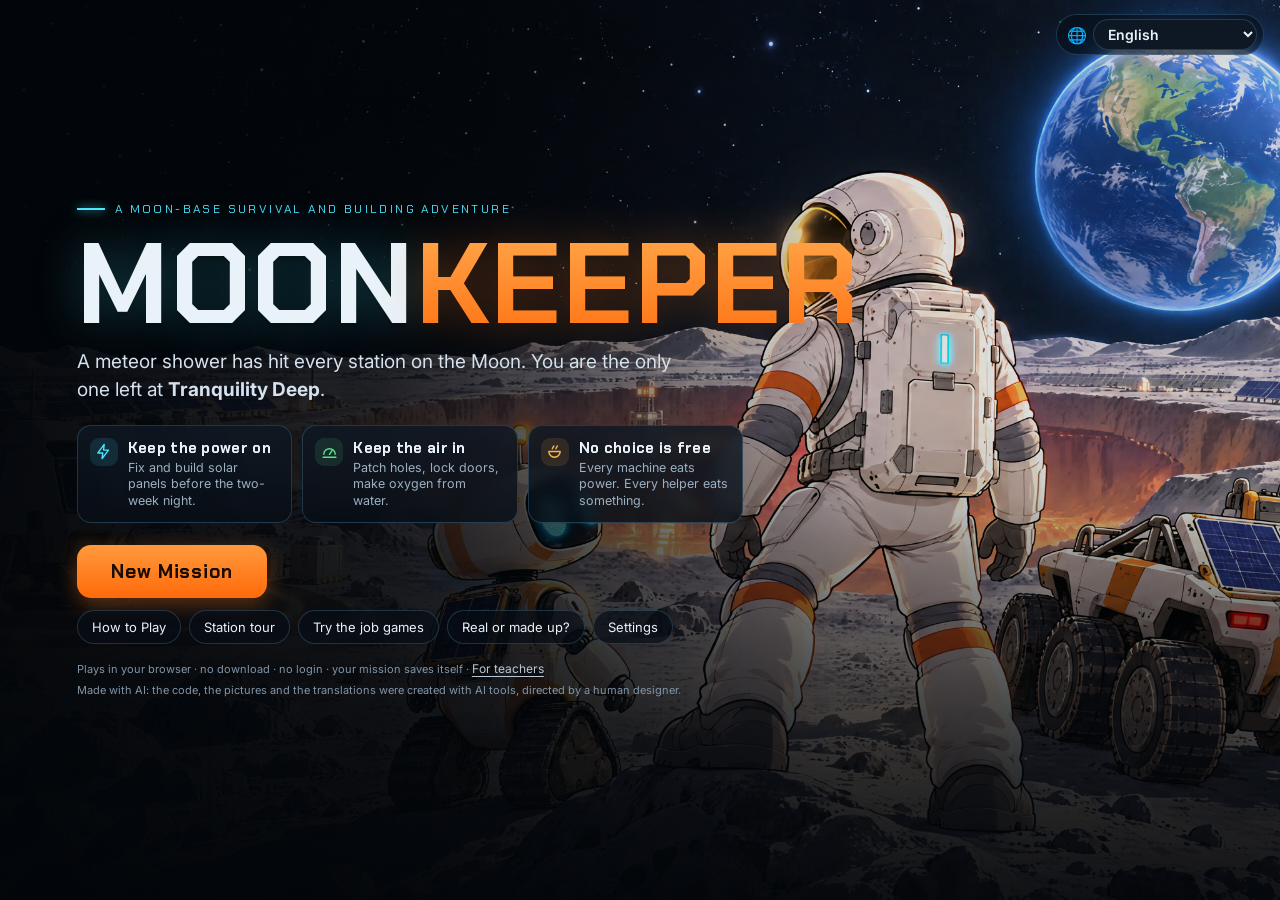
==== commit eb78c6b0: "The whole game in 16 languages, and a made-with-AI note on the home screen Every text a player sees " ====
--- a/index.html
+++ b/index.html
@@ -27,7 +27,7 @@
     <div id="gauges"></div>
     <div id="side">
       <canvas id="minimap" width="340" height="340"></canvas>
-      <div id="you" class="glass"><span id="hp-ic" title="Your health"></span><div class="bar"><i id="hp"></i></div><span id="carry"></span></div>
+      <div id="you" class="glass"><span id="hp-ic" title="Your health" data-t-title></span><div class="bar"><i id="hp"></i></div><span id="carry"></span></div>
       <div id="suit" class="glass"></div>
     </div>
   </div>
@@ -35,76 +35,78 @@
   <div id="banner" class="hidden"></div>
   <div id="labels"></div>
   <div id="objective" class="glass hidden"></div>
-  <button id="goal-x" class="hidden" title="Stop showing the way">✕ Stop guiding</button>
+  <button id="goal-x" class="hidden" title="Stop showing the way" data-t-title data-t>✕ Stop guiding</button>
   <div id="job" class="glass hidden"><div id="job-title"></div><div class="bar"><i id="job-bar"></i></div><div class="row"><span id="job-step"></span><span id="job-left"></span></div></div>
-  <div id="rego" class="hidden"><img src="assets/img/c_rego.jpg" alt="REGO the robot"><div id="rego-text"></div></div>
+  <div id="rego" class="hidden"><img src="assets/img/c_rego.jpg" alt="REGO the robot" data-t-alt><div id="rego-text"></div></div>
   <div id="prompt" class="hidden"></div>
   <div id="toasts"></div>
   <div id="btns">
-    <button id="b-power" title="Power Board (Tab)"></button>
-    <button id="b-map" title="Map (M)"></button>
-    <button id="b-ask" title="Ask REGO what to do (H)"></button>
-    <button id="b-data" title="Space Guide (N)"></button>
-    <button id="b-view" title="Switch first / third person (V)"></button>
-    <button id="b-speed" title="Game speed"></button>
-    <button id="b-pause" title="Pause (P)"></button>
-    <button id="b-sound" title="Sound on/off"></button>
-    <button id="b-set" title="Settings"></button>
+    <button id="b-power" title="Power Board (Tab)" data-t-title></button>
+    <button id="b-map" title="Map (M)" data-t-title></button>
+    <button id="b-ask" title="Ask REGO what to do (H)" data-t-title></button>
+    <button id="b-data" title="Space Guide (N)" data-t-title></button>
+    <button id="b-view" title="Switch first / third person (V)" data-t-title></button>
+    <button id="b-speed" title="Game speed" data-t-title></button>
+    <button id="b-pause" title="Pause (P)" data-t-title></button>
+    <button id="b-sound" title="Sound on/off" data-t-title></button>
+    <button id="b-set" title="Settings" data-t-title></button>
   </div>
   <div id="touch" class="hidden">
     <div id="stick"><i></i></div>
     <button id="t-use">E</button><button id="t-alt">Q</button><button id="t-jump">UP</button><button id="t-down">DN</button>
   </div>
-  <div id="sleep" class="hidden">Sleeping… time is racing by</div>
+  <div id="sleep" class="hidden" data-t>Sleeping… time is racing by</div>
 </div>
 
 <!-- full-screen layers -->
 <div id="title" class="screen">
   <div class="title-bg"></div>
+  <label id="lang-box" title="Language" data-t-title><span aria-hidden="true">🌐</span><select id="lang-pick" aria-label="Language" data-t-aria></select></label>
   <div class="title-inner">
-    <div class="eyebrow"><i></i>A Moon-base survival and building adventure</div>
+    <div class="eyebrow" data-t><i></i>A Moon-base survival and building adventure</div>
     <h1>MOON<span>KEEPER</span></h1>
-    <p class="tagline">A meteor shower has hit every station on the Moon. You are the only one left at <b>Tranquility Deep</b>.</p>
+    <p class="tagline" data-t>A meteor shower has hit every station on the Moon. You are the only one left at <b>Tranquility Deep</b>.</p>
     <div class="pillars">
-      <div class="pillar" data-ic="bolt"><b>Keep the power on</b><span>Fix and build solar panels before the two-week night.</span></div>
-      <div class="pillar" data-ic="air"><b>Keep the air in</b><span>Patch holes, lock doors, make oxygen from water.</span></div>
-      <div class="pillar" data-ic="food"><b>No choice is free</b><span>Every machine eats power. Every helper eats something.</span></div>
+      <div class="pillar" data-ic="bolt"><b data-t>Keep the power on</b><span data-t>Fix and build solar panels before the two-week night.</span></div>
+      <div class="pillar" data-ic="air"><b data-t>Keep the air in</b><span data-t>Patch holes, lock doors, make oxygen from water.</span></div>
+      <div class="pillar" data-ic="food"><b data-t>No choice is free</b><span data-t>Every machine eats power. Every helper eats something.</span></div>
     </div>
     <div class="title-btns">
-      <button id="btn-start" class="primary">New Mission</button>
-      <button id="btn-continue" class="primary alt hidden">Continue</button>
+      <button id="btn-start" class="primary" data-t>New Mission</button>
+      <button id="btn-continue" class="primary alt hidden" data-t>Continue</button>
     </div>
     <div class="title-links">
-      <button id="btn-codex" class="ghost">How to Play</button>
-      <button id="btn-tour" class="ghost">Station tour</button>
-      <button id="btn-games" class="ghost">Try the job games</button>
-      <button id="btn-how" class="ghost">Real or made up?</button>
-      <button id="btn-settings" class="ghost">Settings</button>
+      <button id="btn-codex" class="ghost" data-t>How to Play</button>
+      <button id="btn-tour" class="ghost" data-t>Station tour</button>
+      <button id="btn-games" class="ghost" data-t>Try the job games</button>
+      <button id="btn-how" class="ghost" data-t>Real or made up?</button>
+      <button id="btn-settings" class="ghost" data-t>Settings</button>
     </div>
-    <div class="fine">Plays in your browser · no download · no login · your mission saves itself · <a id="link-teach" href="teachers.html">For teachers</a></div>
+    <div class="fine" data-t>Plays in your browser · no download · no login · your mission saves itself · <a id="link-teach" href="teachers.html">For teachers</a></div>
+    <div class="fine ai-note" data-t>Made with AI: the code, the pictures and the translations were created with AI tools, directed by a human designer.</div>
   </div>
 </div>
 <div id="mission" class="screen hidden">
   <div class="mission-bg"></div>
   <div class="mission-inner">
     <div class="mission-head">
-      <button id="btn-back" class="ghost">◂ Back</button>
-      <div><div class="eyebrow"><i></i>Mission briefing</div><h2>Choose your mission</h2></div>
+      <button id="btn-back" class="ghost" data-t>◂ Back</button>
+      <div><div class="eyebrow" data-t><i></i>Mission briefing</div><h2 data-t>Choose your mission</h2></div>
     </div>
     <div id="modes"></div>
     <div id="brief" class="glass"></div>
     <div class="mission-foot">
-      <label class="check"><input type="checkbox" id="skip-tut"> Skip the comic and training</label>
-      <button id="btn-launch" class="primary">Launch mission</button>
+      <label class="check"><input type="checkbox" id="skip-tut"> <span data-t>Skip the comic and training</span></label>
+      <button id="btn-launch" class="primary" data-t>Launch mission</button>
     </div>
   </div>
 </div>
 <div id="comic" class="screen hidden"></div>
 <div id="modal" class="hidden"></div>
-<div id="dialog" class="hidden"><img id="dlg-img" alt=""><div id="dlg-box"><div id="dlg-name"></div><div id="dlg-delay" class="hidden"><span>Radio signal crossing 384,400 km…</span><i></i></div><div id="dlg-text"></div><div id="dlg-next">Click anywhere ▸</div></div></div>
+<div id="dialog" class="hidden"><img id="dlg-img" alt=""><div id="dlg-box"><div id="dlg-name"></div><div id="dlg-delay" class="hidden"><span data-t>Radio signal crossing 384,400 km…</span><i></i></div><div id="dlg-text"></div><div id="dlg-next" data-t>Click anywhere ▸</div></div></div>
 <div id="end" class="screen hidden"></div>
 <div id="tip"></div>
-<div id="rotate"><div><b>Turn your phone sideways</b><span>MOONKEEPER plays best in landscape: there is more room for the station and the controls.</span><button onclick="this.closest('#rotate').remove()">Play this way anyway</button></div></div>
+<div id="rotate"><div><b data-t>Turn your phone sideways</b><span data-t>MOONKEEPER plays best in landscape: there is more room for the station and the controls.</span><button onclick="this.closest('#rotate').remove()" data-t>Play this way anyway</button></div></div>
 
 <script type="module" src="js/main.js"></script>
 </body>
--- a/css/style.css
+++ b/css/style.css
@@ -154,7 +154,7 @@
 .choice:disabled{opacity:.45;cursor:not-allowed}
 .choice b{font-family:var(--head);display:block;font-size:16px}
 .cost{display:inline-block;font-size:12px;margin:5px 6px 0 0;padding:1px 8px;border-radius:12px;background:rgba(255,82,82,.14);border:1px solid rgba(255,82,82,.4);color:#ffc9c9}
-.cost.gain{background:rgba(88,224,138,.12);border-color:rgba(88,224,138,.4);color:#c5f5d6}
+.cost.gain{background:rgba(88,224,138,.12);border-color:rgba(88,224,138,.4);color:#6afb8e}
 .body{font-size:15.5px;line-height:1.55}
 .term{border-bottom:1.5px dotted var(--cyan);cursor:help}
 #tip{position:fixed;z-index:60;max-width:300px;background:#0b1622;border:1px solid var(--cyan);border-radius:10px;padding:8px 11px;font-size:13px;line-height:1.45;pointer-events:none;opacity:0;transition:opacity .12s}
@@ -275,7 +275,7 @@
 .mode{position:relative;padding:16px 16px 14px;border-radius:16px;background:linear-gradient(180deg,rgba(16,27,40,.9),rgba(8,14,22,.9));backdrop-filter:blur(6px);transition:transform .14s,border-color .14s,box-shadow .14s}
 .mode:hover{transform:translateY(-3px)}
 .mode.sel{background:linear-gradient(180deg,rgba(58,28,8,.92),rgba(24,12,4,.92));box-shadow:0 0 0 2px rgba(255,122,26,.5),0 12px 34px rgba(255,122,26,.18)}
-.mode.sel::after{content:'SELECTED';position:absolute;right:12px;top:12px;font-family:var(--head);font-size:10px;letter-spacing:.14em;color:#1a0c00;background:var(--orange);padding:2px 7px;border-radius:10px}
+.mode.sel::after{content:var(--t-sel,'SELECTED');position:absolute;right:12px;top:12px;font-family:var(--head);font-size:10px;letter-spacing:.14em;color:#1a0c00;background:var(--orange);padding:2px 7px;border-radius:10px}
 .mode-ic{display:grid;place-items:center;width:42px;height:42px;border-radius:12px;margin-bottom:10px;color:var(--cyan);background:rgba(73,230,255,.1);border:1px solid var(--line)}
 .mode.sel .mode-ic{color:var(--orange);background:rgba(255,122,26,.14);border-color:rgba(255,122,26,.4)}.mode-ic .ic{width:22px;height:22px}
 .mode b{font-size:22px}.mode em{font-size:12.5px}.mode span{font-size:13px;margin-top:6px;min-height:2.7em}
@@ -286,14 +286,14 @@
 .bf{display:grid;grid-template-columns:30px 1fr;column-gap:9px;align-items:center;padding:9px 11px;border-radius:11px;background:rgba(6,11,17,.6);border:1px solid rgba(120,205,255,.12)}
 .bf i{grid-row:span 2;width:30px;height:30px;display:grid;place-items:center;border-radius:9px;color:var(--cyan);background:rgba(73,230,255,.1)}.bf i .ic{width:16px;height:16px}
 .bf span{font-size:11px;letter-spacing:.08em;text-transform:uppercase;color:var(--mute)}.bf b{font-size:13.5px;line-height:1.3}
-.mission-foot{display:flex;justify-content:flex-end;align-items:center;gap:18px;margin-top:16px}
+.mission-foot{display:flex;justify-content:flex-end;align-items:center;gap:18px;margin-top:16px;position:sticky;bottom:0;z-index:2;padding:14px 0 16px;background:linear-gradient(180deg,rgba(2,5,10,0),rgba(2,5,10,.94) 35%)}   /* Launch stays on screen on short windows too */
 /* ---------- hints ---------- */
 #rego{animation:pop .28s cubic-bezier(.2,1.4,.4,1) both;filter:drop-shadow(0 8px 22px rgba(0,0,0,.45))}
 @keyframes pop{from{transform:translateY(10px) scale(.96)}}
 #rego img{box-shadow:0 0 0 4px rgba(73,230,255,.14),0 0 18px rgba(73,230,255,.5);animation:ring 2.4s ease-in-out infinite}
 @keyframes ring{50%{box-shadow:0 0 0 8px rgba(73,230,255,.06),0 0 26px rgba(73,230,255,.7)}}
 #rego-text{position:relative;background:linear-gradient(180deg,rgba(20,34,50,.96),rgba(12,20,31,.96));border-color:rgba(73,230,255,.38);border-radius:16px 16px 16px 4px;padding:26px 15px 11px;font-size:14.5px;line-height:1.45}
-#rego-text::before{content:'REGO · HINT';position:absolute;left:15px;top:8px;font-family:var(--head);font-size:10.5px;letter-spacing:.16em;color:var(--cyan)}
+#rego-text::before{content:var(--t-hint,'REGO · HINT');position:absolute;left:15px;top:8px;font-family:var(--head);font-size:10.5px;letter-spacing:.16em;color:var(--cyan)}
 #prompt{background:linear-gradient(180deg,rgba(14,24,36,.96),rgba(6,11,17,.96));border-color:rgba(73,230,255,.6);padding:10px 22px 10px 12px;font-size:15.5px;font-weight:500;box-shadow:0 0 0 4px rgba(73,230,255,.08),0 10px 28px rgba(0,0,0,.5);animation:nudge 2.2s ease-in-out infinite}
 @keyframes nudge{50%{box-shadow:0 0 0 7px rgba(73,230,255,.04),0 10px 28px rgba(0,0,0,.5);border-color:var(--cyan)}}
 #prompt kbd{font-size:14px;padding:3px 10px;border-radius:7px;background:linear-gradient(180deg,#8ff3ff,#31cfe8);box-shadow:0 2px 0 #0c7f93,0 0 12px rgba(73,230,255,.5);margin-right:10px}
@@ -306,7 +306,7 @@
 .toast::after{content:'';position:absolute;left:0;bottom:0;height:2px;width:100%;background:var(--cyan);transform-origin:left;animation:drain 6.5s linear forwards}.toast.good::after{background:var(--green)}.toast.bad::after{background:var(--red)}
 @keyframes drain{to{transform:scaleX(0)}}
 .learn{position:relative;border:1px solid rgba(255,179,71,.28);border-left:3px solid var(--amber);border-radius:10px;padding:22px 13px 9px;background:linear-gradient(90deg,rgba(255,179,71,.1),rgba(255,179,71,.03))}
-.learn::before{content:'DID YOU KNOW?';position:absolute;left:13px;top:6px;font-family:var(--head);font-size:10px;letter-spacing:.16em;color:var(--amber)}
+.learn::before{content:var(--t-dyk,'DID YOU KNOW?');position:absolute;left:13px;top:6px;font-family:var(--head);font-size:10px;letter-spacing:.16em;color:var(--amber)}
 @media (max-width:900px){.pillars{grid-template-columns:1fr}#modes{grid-template-columns:1fr 1fr}.brief-grid{grid-template-columns:1fr 1fr}.mission-foot{flex-direction:column-reverse;align-items:stretch}.mission-head h2{font-size:24px}}
 @media (prefers-reduced-motion:reduce){#btn-start,#rego img,#prompt,#objective .dot,.title-inner,.mission-inner{animation:none}}
 
@@ -480,3 +480,34 @@
 @media (max-width:900px){.rm-cards{grid-template-columns:1fr}}
 /* Title screen: the link to the page for teachers, in the small print */
 #link-teach{padding:6px 0;font-size:12px;color:#b9c8d6;text-decoration:underline;text-underline-offset:3px;white-space:nowrap}#link-teach:hover,#link-teach:focus-visible{color:var(--cyan)}
+/* ---- Reading help ---- */
+/* Text size. --tz is 1 for Normal. Windows are zoomed whole; the small boxes on the play screen scale their lettering. */
+body{--tz:1}body[data-text="large"]{--tz:1.18}body[data-text="larger"]{--tz:1.36}
+body[data-text="large"] #modal .win,body[data-text="larger"] #modal .win{zoom:var(--tz);width:min(940px,calc(96vw / var(--tz)));max-height:calc(94vh / var(--tz))}
+body[data-text="large"] #modal .win.wide,body[data-text="larger"] #modal .win.wide{width:min(1120px,calc(97vw / var(--tz)))}
+body[data-text="large"] #modal .win:has(.mg-wrap),body[data-text="larger"] #modal .win:has(.mg-wrap){zoom:1;width:min(940px,96vw);max-height:94vh}   /* job games size their own lettering */
+body[data-text="large"] #rego-text,body[data-text="larger"] #rego-text{font-size:calc(14px * var(--tz))}
+body[data-text="large"] #prompt,body[data-text="larger"] #prompt{font-size:calc(15px * var(--tz))}
+body[data-text="large"] #objective,body[data-text="larger"] #objective{font-size:calc(13px * var(--tz))}
+body[data-text="large"] #alerts .alert,body[data-text="larger"] #alerts .alert{font-size:calc(12.5px * var(--tz))}body[data-text="large"] #alerts,body[data-text="larger"] #alerts{max-width:calc(300px * var(--tz))}
+body[data-text="large"] .toast,body[data-text="larger"] .toast{font-size:calc(13.5px * var(--tz))}body[data-text="large"] #toasts,body[data-text="larger"] #toasts{max-width:calc(360px * var(--tz))}
+body[data-text="large"] #dlg-text,body[data-text="larger"] #dlg-text{font-size:calc(clamp(15px,1.45vw,18.5px) * var(--tz))}
+body[data-text="large"] #job-title,body[data-text="larger"] #job-title{font-size:calc(17px * var(--tz))}body[data-text="large"] #job .row,body[data-text="larger"] #job .row{font-size:calc(13px * var(--tz))}
+body[data-text="large"] #banner,body[data-text="larger"] #banner{font-size:calc(1em * var(--tz))}
+/* Marks that do not rest on colour: an emergency carries a white "!" in a disc, a reminder a small square */
+#alerts .alert::before{content:'!';display:inline-block;width:15px;height:15px;line-height:15px;margin-right:6px;border-radius:50%;background:var(--red);color:#fff;font-weight:800;font-size:11px;text-align:center;vertical-align:1px}
+#alerts .alert.warn::before{content:'';width:7px;height:7px;margin:0 10px 0 4px;border-radius:1px;background:var(--amber);vertical-align:1px}
+/* a gauge that is low or critical carries a mark in front of its number, as well as changing colour */
+.gauge.warn .g-top b::before{content:'!\00a0';color:var(--amber);font-weight:800}
+.gauge.crit .g-top b::before{content:'!!\00a0';color:var(--red);font-weight:800}
+/* a cost is a square-cornered chip with a dashed edge; a gain is a pill with a tick */
+.cost{border-radius:4px;border-style:dashed}.cost.gain{border-radius:12px;border-style:solid}.cost.gain::before{content:'\2713\00a0'}
+/* ---- Languages ---- */
+#lang-box{position:absolute;top:14px;right:16px;z-index:3;display:flex;align-items:center;gap:6px;padding:4px 6px 4px 10px;border:1px solid var(--line);border-radius:999px;background:rgba(6,12,20,.6);backdrop-filter:blur(6px);font-size:16px}
+.lang-sel,#lang-pick{font:600 14px var(--body);color:var(--text);background:#0d1824;border:1px solid var(--line);border-radius:999px;padding:5px 10px;cursor:pointer;max-width:56vw}
+.set-row .lang-sel{flex:0 0 auto;border-radius:8px}
+/* right-to-left languages: the words in boxes and windows read from the right; the play screen keeps its layout */
+html[data-dir="rtl"] #modal .win,html[data-dir="rtl"] #dlg-box,html[data-dir="rtl"] #rego-text,html[data-dir="rtl"] #prompt,html[data-dir="rtl"] #objective,html[data-dir="rtl"] #alerts,html[data-dir="rtl"] #toasts,html[data-dir="rtl"] .title-inner,html[data-dir="rtl"] .mission-inner,html[data-dir="rtl"] #comic,html[data-dir="rtl"] #end,html[data-dir="rtl"] #job,html[data-dir="rtl"] #tip,html[data-dir="rtl"] #rotate{direction:rtl}
+.lv button{width:auto;min-width:38px;padding:0 5px;white-space:nowrap}
+.gauge .g-top span{flex-shrink:20;min-width:0;overflow:hidden;text-overflow:ellipsis}.gauge .g-top b{flex:none}
+.fine.ai-note{margin-top:4px}
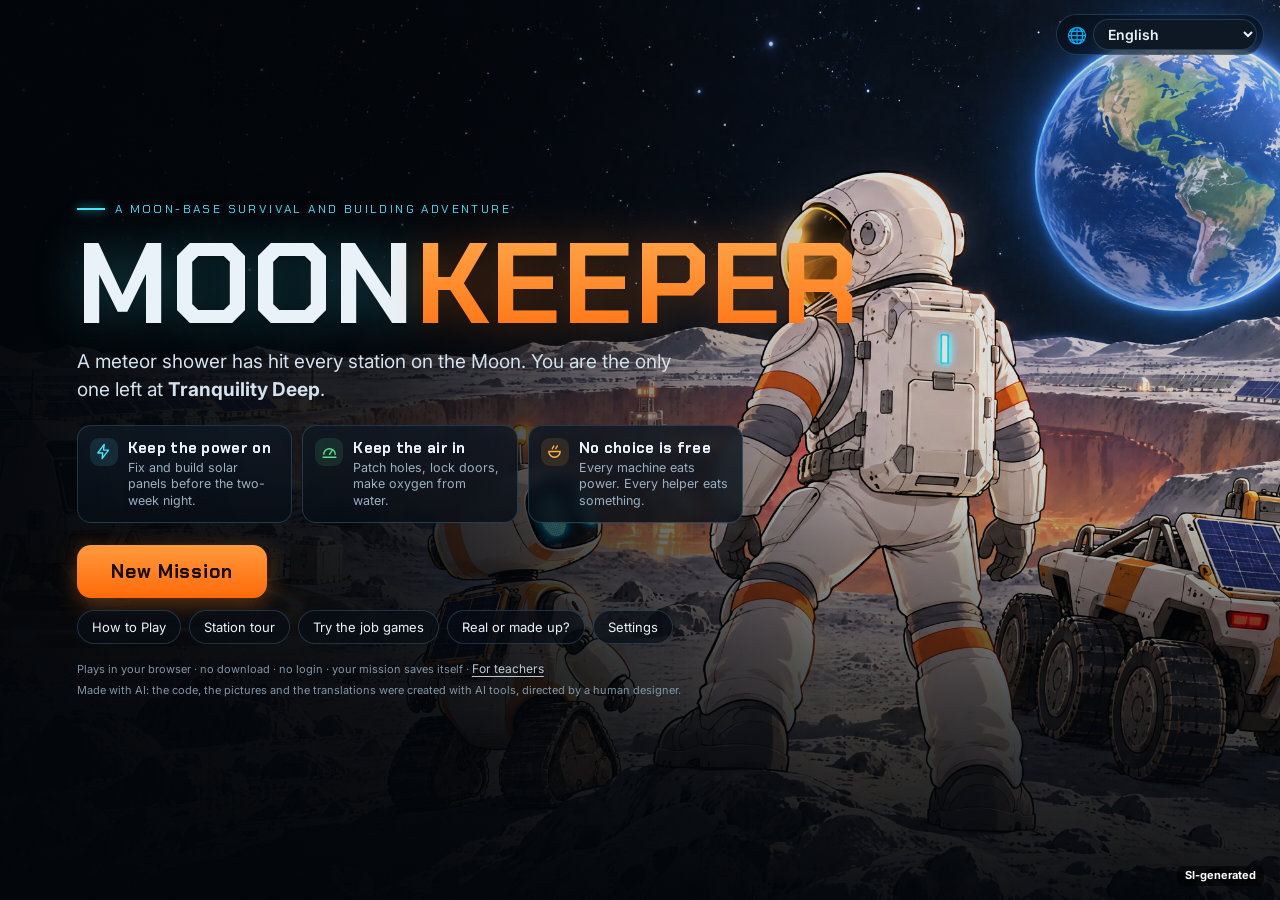
==== commit 0bcbe656: "Camera: smooth zoom with pinch and keys, a camera lock you can see, REGO points at Close in training" ====
--- a/index.html
+++ b/index.html
@@ -46,6 +46,7 @@
     <button id="b-ask" title="Ask REGO what to do (H)" data-t-title></button>
     <button id="b-data" title="Space Guide (N)" data-t-title></button>
     <button id="b-view" title="Switch first / third person (V)" data-t-title></button>
+    <button id="b-lock" title="Lock the camera to the mouse" data-t-title></button>
     <button id="b-speed" title="Game speed" data-t-title></button>
     <button id="b-pause" title="Pause (P)" data-t-title></button>
     <button id="b-sound" title="Sound on/off" data-t-title></button>
@@ -93,6 +94,7 @@
       <button id="btn-back" class="ghost" data-t>◂ Back</button>
       <div><div class="eyebrow" data-t><i></i>Mission briefing</div><h2 data-t>Choose your mission</h2></div>
     </div>
+    <div id="planets"></div>
     <div id="modes"></div>
     <div id="brief" class="glass"></div>
     <div class="mission-foot">
--- a/css/style.css
+++ b/css/style.css
@@ -9,7 +9,7 @@
 a{color:var(--cyan)}
 kbd{font-family:var(--head);font-size:10px;border:1px solid var(--line);border-radius:4px;padding:0 4px;margin-left:5px;color:var(--mute)}
 .hidden{display:none!important}
-#view{position:fixed;inset:0;width:100%;height:100%;display:block}
+#view{position:fixed;inset:0;width:100%;height:100%;display:block;touch-action:none}   /* a pinch or a drag on the view moves the camera, never the page */
 #rad{position:fixed;inset:0;width:100%;height:100%;pointer-events:none;opacity:0;mix-blend-mode:screen}
 #fade{position:fixed;inset:0;background:#000;opacity:0;pointer-events:none;transition:opacity .45s;z-index:40}
 #fade.on{opacity:1}
@@ -45,7 +45,7 @@
 .dn-cards{display:grid;grid-template-columns:repeat(3,1fr);gap:10px;margin:8px 0}.dn-cards .big{font-size:24px}
 @media (max-width:640px){.dn-cards{grid-template-columns:1fr}}
 #gauges{display:flex;gap:6px;justify-content:center;flex:1;min-width:0}
-.gauge{flex:1 1 0;min-width:0;max-width:150px;padding:7px 8px;background:var(--panel);border:1px solid var(--line);border-radius:12px;backdrop-filter:blur(8px)}
+.gauge{flex:1 1 0;min-width:0;max-width:150px;padding:7px 6px;background:var(--panel);border:1px solid var(--line);border-radius:12px;backdrop-filter:blur(8px)}
 .gauge .g-top{display:flex;align-items:center;gap:4px;font-family:var(--head);font-size:12px;white-space:nowrap}
 .gauge .g-top b{margin-left:auto;font-size:13.5px;color:#fff;white-space:nowrap}
 .bar{height:7px;border-radius:5px;background:#101c2a;overflow:hidden;margin:5px 0 4px;flex:1}
@@ -87,6 +87,7 @@
 #btns{position:absolute;right:12px;bottom:12px;display:flex;gap:6px}
 #btns button{display:flex;flex-direction:column;align-items:center;gap:1px;min-width:58px;padding:6px 8px;background:var(--panel);border:1px solid var(--line);border-radius:12px;font-size:19px}
 #btns button:hover{border-color:var(--cyan);background:var(--panel2)}
+#btns #b-lock.on{border-color:var(--cyan);color:var(--cyan);box-shadow:0 0 0 1px var(--cyan) inset}#btns #b-lock.on small{color:var(--cyan)}   /* camera locked to the mouse */
 #btns small{font-size:10px;color:var(--mute);white-space:nowrap}
 #sleep{position:absolute;inset:0;display:flex;align-items:center;justify-content:center;background:rgba(0,0,8,.72);font-family:var(--head);font-size:26px}
 #touch{position:absolute;inset:0}
@@ -142,6 +143,11 @@
 .win-h{display:flex;align-items:center;gap:10px;padding:10px 18px;border-bottom:1px solid var(--line);position:sticky;top:0;background:var(--panel2);z-index:2}
 .win-h h2{font-family:var(--head);margin:0;font-size:21px;flex:1}
 .win-h .x{background:none;border:1px solid var(--line);border-radius:9px;padding:4px 11px;font-size:15px}.win-h .x:hover{border-color:var(--cyan)}
+/* REGO points at Close when closing is the next step (ui.recClose): the same yellow as the button to press in any panel */
+.win-h .x.guide-rec{border-color:#ffd21f;color:#ffe36b;background:rgba(64,48,4,.95);font-weight:700;box-shadow:0 0 0 2px rgba(255,210,31,.5),0 0 18px rgba(255,210,31,.55);animation:recGlow 1.6s ease-in-out infinite}.win-h .x.guide-rec:hover{border-color:#ffe36b;background:rgba(84,62,6,.97)}
+.win-h .rec-tag.x-tag{position:static;flex:none;white-space:nowrap}
+@media (max-width:600px){.win-h .rec-tag.x-tag{font-size:0;gap:0}}   /* on a phone just REGO's face beside the glowing button: the title keeps its room */
+@media (prefers-reduced-motion:reduce){.win-h .x.guide-rec{animation:none}}
 .win-b{padding:15px 18px}
 .card-img{width:100%;height:min(25vh,260px);object-fit:cover;object-position:center 35%;display:block;border-radius:18px 18px 0 0}
 .real{background:rgba(73,230,255,.08);border:1px solid rgba(73,230,255,.35);border-radius:10px;padding:9px 12px;font-size:13.5px;line-height:1.5;margin:10px 0}
@@ -199,6 +205,10 @@
 .chain{margin:0;padding-left:20px;line-height:1.6;font-size:15px}
 .badges{display:flex;gap:8px;flex-wrap:wrap}.badge{border:1px solid var(--line);border-radius:20px;padding:4px 12px;font-size:13px;background:rgba(8,14,22,.7)}
 @media (max-width:900px){#gauges{flex-wrap:wrap}.gauge{flex:0 0 104px;padding:5px 6px}.gauge .g-sub{display:none}#minimap{width:110px;height:110px}#you{width:110px}#clock{min-width:170px}#btns small{display:none}#btns button{min-width:42px}.grid2,.datacards,#modes{grid-template-columns:1fr}#dlg-img{width:78px;height:78px}#alerts{top:150px}}
+/* 601 to 900 px wide and not a phone on its side: the seven gauges always make two rows, four and three, however wide the clock is (at 800 px they used to wrap into three) */
+@media (min-width:601px) and (max-width:900px) and (min-height:481px){#gauges{display:grid;grid-template-columns:repeat(4,minmax(0,1fr))}.gauge{max-width:none}}
+/* narrower than 720 px, four in a row are too thin for their names: as many columns as fit at 62 px each */
+@media (min-width:601px) and (max-width:719px) and (min-height:481px){#gauges{grid-template-columns:repeat(auto-fit,minmax(62px,1fr))}}
 
 /* ---------- v2 additions ---------- */
 .ic{width:1.15em;height:1.15em;vertical-align:-0.2em;flex:none}
@@ -509,5 +519,70 @@
 /* right-to-left languages: the words in boxes and windows read from the right; the play screen keeps its layout */
 html[data-dir="rtl"] #modal .win,html[data-dir="rtl"] #dlg-box,html[data-dir="rtl"] #rego-text,html[data-dir="rtl"] #prompt,html[data-dir="rtl"] #objective,html[data-dir="rtl"] #alerts,html[data-dir="rtl"] #toasts,html[data-dir="rtl"] .title-inner,html[data-dir="rtl"] .mission-inner,html[data-dir="rtl"] #comic,html[data-dir="rtl"] #end,html[data-dir="rtl"] #job,html[data-dir="rtl"] #tip,html[data-dir="rtl"] #rotate{direction:rtl}
 .lv button{width:auto;min-width:38px;padding:0 5px;white-space:nowrap}
-.gauge .g-top span{flex-shrink:20;min-width:0;overflow:hidden;text-overflow:ellipsis}.gauge .g-top b{flex:none}
+.gauge .g-top{flex-wrap:wrap;row-gap:0}.gauge .g-top span{min-width:0;overflow:hidden;text-overflow:ellipsis}.gauge .g-top b{flex:none}   /* a narrow tile keeps its name and puts the number on the line below, not "Pa…" */
+.gauge{container-type:inline-size}@container (max-width:84px){.gauge .g-top .ic{display:none}}   /* too narrow for icon and name on one line: the name is enough */
+@container (max-width:104px){.gauge .g-x{display:none}.gauge .g-sub{white-space:normal;line-height:1.15}}
+@container (max-width:70px){.gauge .g-top span{font-size:11px;letter-spacing:-.02em}}   /* a very narrow tile: the name a little smaller, so "Radiation" and "Materials" are whole */   /* a narrow tile shows the first half of its small line whole ("+5.9 kW") and leaves the second half out, where it used to be cut off in mid-word ("+5.9 kW · 7 pan…") */
+/* one line under the health bar: the charge the rover or hopper needs to get home. Amber when it is only just enough, red when it is not */
+#home{width:150px;box-sizing:border-box;padding:3px 8px;font-size:11px;line-height:1.25;text-align:center;color:var(--mute);background:var(--panel);border:1px solid var(--line);border-radius:12px;backdrop-filter:blur(8px)}
+#home.low{color:var(--amber);border-color:rgba(255,179,71,.5)}#home.bad{color:var(--red);border-color:rgba(255,82,82,.6)}
+/* Control Center, guide mode: the crew job REGO would press */
+.roles button.guide-rec{border-color:#ffd21f;color:#ffe36b;background:rgba(64,48,4,.95);box-shadow:0 0 0 2px rgba(255,210,31,.5),0 0 14px rgba(255,210,31,.5);animation:recGlow 1.6s ease-in-out infinite}
+@media (prefers-reduced-motion:reduce){.roles button.guide-rec{animation:none}}
 .fine.ai-note{margin-top:4px}
+
+/* ---------- Mars ---------- */
+#planets{display:flex;gap:10px;margin:0 0 12px}
+.planet{flex:1;display:grid;grid-template-columns:auto 1fr;column-gap:12px;align-items:center;text-align:left;padding:10px 14px;border-radius:14px;background:var(--panel);border:1px solid var(--line);color:var(--text);cursor:pointer;transition:border-color .15s,transform .15s}
+.planet:hover{transform:translateY(-1px)}.planet.sel{border-color:var(--cyan);box-shadow:0 0 0 1px var(--cyan) inset}
+.planet i{grid-row:1/3;width:34px;height:34px;border-radius:50%;background:radial-gradient(circle at 35% 30%,#f2f2ee,#9a9a96 60%,#55554f)}
+.planet.mars i{background:radial-gradient(circle at 35% 30%,#f0a070,#c1552b 55%,#6e2a14)}
+.planet b{font-family:var(--head);font-size:17px}.planet span{font-size:12px;color:var(--mute)}
+.planet.mars.sel{border-color:#ff9a62;box-shadow:0 0 0 1px #ff9a62 inset}
+#mission.mars .mission-bg{background:radial-gradient(120% 90% at 70% 0%,#6b2c16 0%,#2a120b 55%,#0d0705 100%)}
+#mission.mars #brief{border-color:rgba(255,154,98,.35)}#mission.mars #btn-launch{background:linear-gradient(180deg,#ff9a62,#d9562a);color:#1c0a04}
+#btn-mars-cont{margin-top:12px}
+body.mars{--line:rgba(255,170,120,.24);--panel:rgba(24,13,9,.86);--panel2:rgba(40,22,14,.92);--cyan:#ffb27a}
+body.mars .label{border-color:rgba(255,170,120,.4)}
+body.mars #suit{color:#ffd9bf}
+.pill.demo{color:#7fd4ff;border-color:rgba(127,212,255,.5);background:none;margin:0;padding:0 7px}
+.pill.prop{color:#d7a6ff;border-color:rgba(215,166,255,.5);background:none;margin:0;padding:0 7px}
+.pill.game{background:none;margin:0;padding:0 7px}
+.stat .pill{white-space:nowrap;font-weight:600;font-size:11.5px}
+/* ---- SI-generated marks ---- */
+/* Every SI-made picture shows a visible "SI-generated" mark (NASA Space Apps rules). js/simark.js places one over each picture
+   from assets/img/; the three pictures used as backgrounds get theirs here; the job games draw theirs on the canvas. */
+.si-mark{position:absolute;z-index:3;pointer-events:none;font:700 10.5px/1.25 var(--body);font-style:normal;letter-spacing:.02em;color:#fff;background:rgba(0,0,0,.55);padding:2px 6px;border-radius:5px;white-space:nowrap;text-shadow:none}
+#si-tex{left:12px;bottom:14px;top:auto;z-index:0}   /* the station textures' mark: bottom-left, under REGO's bubble */
+@media (max-width:600px){#si-tex{bottom:92px}}   /* a phone held upright: the buttons fill the bottom row, so it sits above them and the action prompt */
+.si-mark.tiny{font-size:8px;padding:1px 3px;border-radius:4px;letter-spacing:0}
+.title-bg::before,.mission-bg::before,.end-bg::before{content:var(--t-si,'SI-generated');position:absolute;z-index:2;font:700 11px/1.25 var(--body);color:#fff;background:rgba(0,0,0,.55);padding:3px 8px;border-radius:6px;pointer-events:none}
+.title-bg::before{right:16px;bottom:14px}
+.mission-bg::before{right:16px;top:14px}
+.end-bg::before{right:16px;top:14px}
+#mission.mars .mission-bg::before{content:none}   /* the Mars mission page has a drawn gradient, not an SI picture */
+/* right to left: a value such as "24 L" or "3.0 kg" keeps its own order instead of turning into "L 24" */
+html[data-dir="rtl"] .bf b,html[data-dir="rtl"] #modal .win b,html[data-dir="rtl"] #modal .win .stat span,html[data-dir="rtl"] .cost{unicode-bidi:plaintext;text-align:right}
+/* the background marks are for eyes: a screen reader skips them (the picture marks carry aria-hidden) */
+@supports (content: "x" / "") { .title-bg::before,.mission-bg::before,.end-bg::before{content:var(--t-si,'SI-generated') / ''} #mission.mars .mission-bg::before{content:none} }
+
+/* ---------- the Mars map ---------- */
+.mapbox{position:relative;line-height:0}.mapbox canvas{width:100%;border-radius:12px;border:1px solid var(--line);touch-action:none;cursor:grab}
+.maptip{position:absolute;z-index:3;max-width:186px;padding:7px 10px;border-radius:9px;background:rgba(20,10,6,.94);border:1px solid var(--line);font-size:12.5px;line-height:1.4;color:#fff;pointer-events:none}.maptip i{color:var(--mute);font-style:normal;font-size:11.5px}
+.mapread{min-height:56px;padding:8px 11px;margin-bottom:10px;border-radius:10px;background:rgba(0,0,0,.28);border:1px solid var(--line);font-size:13.5px;line-height:1.5}.mapread b{color:#fff}
+.mapbtns{display:flex;gap:6px;flex-wrap:wrap;margin-top:8px}.mapbtns button{padding:6px 12px;border-radius:9px;background:#150d09;border:1px solid var(--line);font-size:13px;min-width:38px}.mapbtns button:hover{border-color:var(--cyan)}
+.maplist{display:grid;grid-template-columns:1fr 1fr;gap:5px;margin:6px 0 10px}
+.maprow{display:flex;align-items:center;gap:7px;padding:5px 8px;border-radius:9px;background:rgba(0,0,0,.25);border:1px solid var(--line);font-size:12.5px;text-align:left;min-width:0}.maprow:hover{border-color:var(--cyan)}
+.maprow span{flex:1;overflow:hidden;text-overflow:ellipsis;white-space:nowrap}.maprow em{font-style:normal;color:var(--mute);font-size:11.5px;white-space:nowrap}
+.st{flex:none;width:10px;height:10px;border-radius:50%;border:1px solid rgba(0,0,0,.6)}.st.off,.st.bad{background:#3a1c16!important;border:2px solid #ff5a4a}.st.low{border:2px solid #ffb347}
+.maplegend{display:flex;flex-wrap:wrap;gap:4px 12px;margin:10px 0 4px;font-size:12px;color:#e8dccf}.maplegend span{display:inline-flex;align-items:center;gap:5px}
+.maplegend u{width:10px;height:10px;border-radius:50%;border:1px solid rgba(0,0,0,.6);text-decoration:none}.maplegend u.x{background:#3a1c16;border:2px solid #ff5a4a}.maplegend u.line{width:16px;height:0;border:0;border-top:3px dashed #ffd21f;border-radius:0}.maplegend u.q{width:14px;height:14px;border:1.5px solid #ffe2b5;background:none;color:#ffe2b5;font-size:10px;line-height:11px;text-align:center;font-weight:700}
+.hbar{margin:8px 0 2px;display:grid;grid-template-columns:repeat(4,1fr);font-size:11.5px;color:var(--mute)}.hbar i{grid-column:1/-1;height:10px;border-radius:5px;margin-bottom:3px}.hbar span:nth-child(3){text-align:left}.hbar span:nth-child(4){text-align:center}.hbar span:last-child{text-align:right}
+@media (max-width:900px){.maplist{grid-template-columns:1fr}}
+
+/* ---------- Mars training ---------- */
+#train-skip{position:absolute;left:50%;top:172px;transform:translateX(-50%);padding:4px 13px;border-radius:20px;font-size:12.5px;font-weight:600;color:#ffd9bf;background:rgba(30,16,8,.9);border:1px solid rgba(255,170,120,.55);pointer-events:auto;cursor:pointer}
+#train-skip:hover{border-color:#ffb27a}
+@media (max-width:1000px){#train-skip{left:auto;right:10px;top:304px;transform:none}}
+/* on a phone held sideways the skip button sits beside the stick, clear of the touch buttons and the bottom bar */
+@media (max-height:520px){#train-skip{left:150px;right:auto;top:auto;bottom:12px;transform:none}}
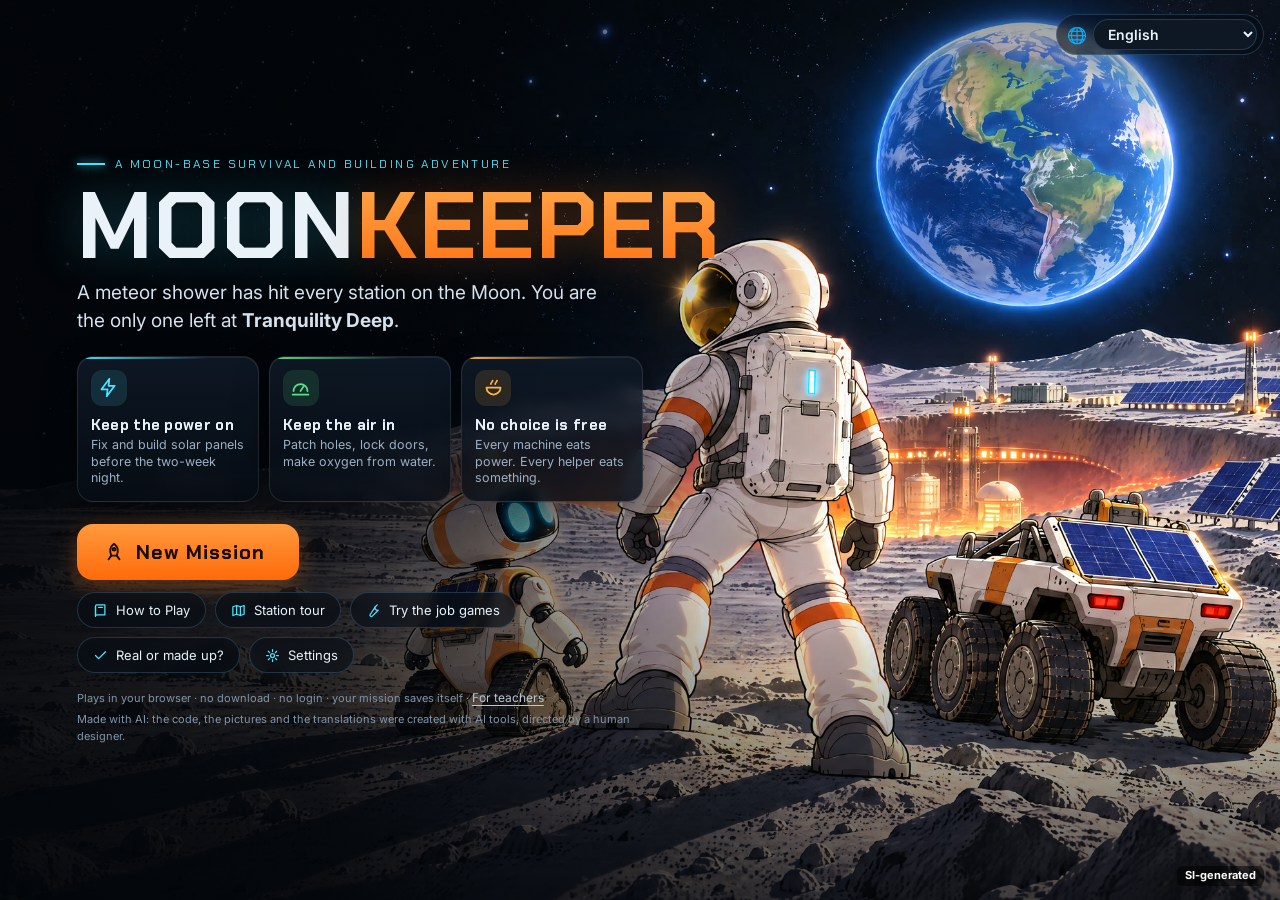
==== commit 08bb06fe: "Home page: new key art with a looping film, staged entrance, icons on every button, favicon - New 4K" ====
--- a/index.html
+++ b/index.html
@@ -7,6 +7,7 @@
 <meta name="description" content="A 3D Moon-base survival and building game for ages 7 to 18. Keep the power on and the air in until rescue arrives.">
 <link rel="preconnect" href="https://fonts.googleapis.com">
 <link href="https://fonts.googleapis.com/css2?family=Chakra+Petch:wght@500;600;700&family=Inter:wght@400;500;600;700&family=Bangers&display=swap" rel="stylesheet">
+<link rel="icon" type="image/svg+xml" href="favicon.svg">
 <link rel="stylesheet" href="css/style.css">
 </head>
 <body>
@@ -61,7 +62,7 @@
 
 <!-- full-screen layers -->
 <div id="title" class="screen">
-  <div class="title-bg"></div>
+  <div class="title-bg"><video id="title-film" muted loop playsinline preload="none" aria-hidden="true"></video></div><div class="title-sky" aria-hidden="true"><i></i><i></i><i></i></div>
   <label id="lang-box" title="Language" data-t-title><span aria-hidden="true">🌐</span><select id="lang-pick" aria-label="Language" data-t-aria></select></label>
   <div class="title-inner">
     <div class="eyebrow" data-t><i></i>A Moon-base survival and building adventure</div>
--- a/css/style.css
+++ b/css/style.css
@@ -586,3 +586,103 @@
 @media (max-width:1000px){#train-skip{left:auto;right:10px;top:304px;transform:none}}
 /* on a phone held sideways the skip button sits beside the stick, clear of the touch buttons and the bottom bar */
 @media (max-height:520px){#train-skip{left:150px;right:auto;top:auto;bottom:12px;transform:none}}
+
+/* ---------- home page 3: living key art, a staged entrance, meteors, icons on every button ---------- */
+.title-bg{inset:-14px;background:#02050a url(../assets/img/title3.jpg) right center/cover no-repeat;animation:none;transform:translate3d(var(--px,0px),var(--py,0px),0);transition:transform .7s cubic-bezier(.2,.7,.2,1)}
+#title-film{position:absolute;inset:0;width:100%;height:100%;object-fit:cover;object-position:right center;opacity:0;transition:opacity 1.4s}
+#title-film.on{opacity:1}
+.title-bg::after{z-index:1;background:linear-gradient(90deg,rgba(2,5,9,.93) 0%,rgba(2,5,9,.8) 26%,rgba(2,5,9,.28) 50%,rgba(2,5,9,0) 64%),linear-gradient(0deg,rgba(2,5,9,.72),transparent 34%),linear-gradient(180deg,rgba(2,5,9,.5),transparent 16%)}
+.title-bg::before{right:30px;bottom:28px}
+/* a meteor shower started this story: a few thin streaks cross the sky */
+.title-sky{position:absolute;inset:0;overflow:hidden;pointer-events:none}
+.title-sky i{position:absolute;width:150px;height:2px;border-radius:2px;background:linear-gradient(90deg,rgba(255,255,255,0),rgba(200,238,255,.95));filter:drop-shadow(0 0 6px rgba(140,220,255,.9));opacity:0;animation:meteor 9s linear infinite}
+.title-sky i:nth-child(1){left:6%;top:5%;animation-delay:2s}
+.title-sky i:nth-child(2){left:26%;top:-3%;width:110px;animation-duration:13s;animation-delay:6.5s}
+.title-sky i:nth-child(3){left:-4%;top:17%;width:190px;animation-duration:17s;animation-delay:11s}
+@keyframes meteor{0%{transform:translate3d(0,0,0) rotate(24deg);opacity:0}1.5%{opacity:1}9%{opacity:1}11%{transform:translate3d(44vw,19.6vw,0) rotate(24deg);opacity:0}100%{transform:translate3d(44vw,19.6vw,0) rotate(24deg);opacity:0}}
+/* the words arrive one after another */
+@keyframes t-up{from{opacity:0;transform:translateY(24px)}}
+@keyframes t-line{from{width:0}}
+.title-inner{animation:none}
+.title-inner>*{animation:t-up .85s cubic-bezier(.2,.7,.2,1) backwards}
+.title-inner>.eyebrow{animation-delay:.05s}.title-inner>h1{animation-delay:.16s}.title-inner>.tagline{animation-delay:.32s}
+.title-inner>.pillars{animation:none}
+.pillar{animation:t-up .75s cubic-bezier(.2,.7,.2,1) backwards}.pillar:nth-child(1){animation-delay:.46s}.pillar:nth-child(2){animation-delay:.56s}.pillar:nth-child(3){animation-delay:.66s}
+.title-inner>.title-btns{animation-delay:.8s}.title-inner>.title-links{animation-delay:.92s}.title-inner>.fine{animation-delay:1.05s}.title-inner>.fine.ai-note{animation-delay:1.12s}
+#title .eyebrow i{animation:t-line 1s .35s cubic-bezier(.2,.7,.2,1) backwards}
+/* a slow light crosses KEEPER */
+#title h1 span{background:linear-gradient(105deg,rgba(255,255,255,0) 42%,rgba(255,244,224,.95) 50%,rgba(255,255,255,0) 58%) 220% 0/260% 100% no-repeat,linear-gradient(180deg,#ffb054,#ff6a0a);-webkit-background-clip:text;background-clip:text;animation:sheen 6s 1.6s ease-in-out infinite}
+@keyframes sheen{0%{background-position:220% 0,0 0}45%,100%{background-position:-120% 0,0 0}}
+/* the three rules */
+.pillars{gap:12px;max-width:780px}
+.pillar{padding:14px 14px 14px 60px;border-radius:16px;background:linear-gradient(180deg,rgba(16,28,42,.8),rgba(7,13,21,.84));border:1px solid rgba(255,255,255,.1);box-shadow:inset 0 1px 0 rgba(255,255,255,.07),0 14px 34px rgba(0,0,0,.36);overflow:hidden;transition:transform .3s cubic-bezier(.2,.7,.2,1),border-color .3s}
+.pillar::after{content:'';position:absolute;left:0;right:0;top:0;height:2px;background:linear-gradient(90deg,var(--cyan),transparent 72%)}
+.pillar:nth-child(2)::after{background:linear-gradient(90deg,var(--green),transparent 72%)}.pillar:nth-child(3)::after{background:linear-gradient(90deg,var(--amber),transparent 72%)}
+.pillar i{left:13px;top:13px;width:36px;height:36px;border-radius:11px;animation:ic-glow 3.6s ease-in-out infinite}
+.pillar:nth-child(2) i{animation-delay:1.2s}.pillar:nth-child(3) i{animation-delay:2.4s}
+.pillar i .ic{width:21px;height:21px}
+@keyframes ic-glow{50%{box-shadow:0 0 20px currentColor}}
+@media (hover:hover){.pillar:hover{transform:translateY(-4px);border-color:rgba(73,230,255,.42)}}
+/* buttons: an icon on each, drawn by CSS so the translated words are left alone */
+#title button.primary{display:inline-flex;align-items:center;gap:11px;position:relative;overflow:hidden;font-size:20px;padding:15px 34px 15px 26px;border-radius:16px}
+#title button.primary::before,.title-links .ghost::before{content:'';flex:none;background:currentColor;-webkit-mask:var(--ico) center/contain no-repeat;mask:var(--ico) center/contain no-repeat}
+#title button.primary::before{width:22px;height:22px}
+#title button.primary::after{content:'';position:absolute;inset:0;background:linear-gradient(105deg,transparent 36%,rgba(255,255,255,.55) 50%,transparent 64%);transform:translateX(-130%);animation:btn-sheen 4.2s 2s ease-in-out infinite;pointer-events:none}
+@keyframes btn-sheen{0%{transform:translateX(-130%)}32%,100%{transform:translateX(130%)}}
+.title-links{gap:9px}
+.title-links .ghost{display:inline-flex;align-items:center;gap:8px;padding:9px 15px;background:rgba(8,14,22,.66);backdrop-filter:blur(6px);-webkit-backdrop-filter:blur(6px);transition:transform .22s cubic-bezier(.2,.7,.2,1),border-color .2s,background .2s,box-shadow .22s}
+.title-links .ghost::before{width:15px;height:15px;background:var(--cyan)}
+@media (hover:hover){.title-links .ghost:hover{transform:translateY(-2px);border-color:var(--cyan);background:rgba(12,26,38,.85);box-shadow:0 8px 22px rgba(73,230,255,.18)}}
+.title-links .ghost:active,#title button.primary:active{transform:scale(.97)}
+#btn-start{--ico:url("data:image/svg+xml,%3Csvg%20xmlns%3D%22http%3A%2F%2Fwww.w3.org%2F2000%2Fsvg%22%20viewBox%3D%220%200%2024%2024%22%20fill%3D%22none%22%20stroke%3D%22black%22%20stroke-width%3D%222%22%20stroke-linecap%3D%22round%22%20stroke-linejoin%3D%22round%22%3E%3Cpath%20d%3D%22M12%203c4%203%205%208%203%2013H9C7%2011%208%206%2012%203z%22%2F%3E%3Cpath%20d%3D%22M9%2016l-3%204M15%2016l3%204%22%2F%3E%3Ccircle%20cx%3D%2212%22%20cy%3D%229%22%20r%3D%221.5%22%2F%3E%3C%2Fsvg%3E")}
+#btn-continue{--ico:url("data:image/svg+xml,%3Csvg%20xmlns%3D%22http%3A%2F%2Fwww.w3.org%2F2000%2Fsvg%22%20viewBox%3D%220%200%2024%2024%22%20fill%3D%22none%22%20stroke%3D%22black%22%20stroke-width%3D%222%22%20stroke-linecap%3D%22round%22%20stroke-linejoin%3D%22round%22%3E%3Cpath%20d%3D%22M7%204l13%208-13%208z%22%2F%3E%3C%2Fsvg%3E")}
+#btn-codex{--ico:url("data:image/svg+xml,%3Csvg%20xmlns%3D%22http%3A%2F%2Fwww.w3.org%2F2000%2Fsvg%22%20viewBox%3D%220%200%2024%2024%22%20fill%3D%22none%22%20stroke%3D%22black%22%20stroke-width%3D%222%22%20stroke-linecap%3D%22round%22%20stroke-linejoin%3D%22round%22%3E%3Cpath%20d%3D%22M4%205a2%202%200%200%201%202-2h13v16H6a2%202%200%200%200-2%202z%22%2F%3E%3Cpath%20d%3D%22M4%2021V5M9%207h6%22%2F%3E%3C%2Fsvg%3E")}
+#btn-tour{--ico:url("data:image/svg+xml,%3Csvg%20xmlns%3D%22http%3A%2F%2Fwww.w3.org%2F2000%2Fsvg%22%20viewBox%3D%220%200%2024%2024%22%20fill%3D%22none%22%20stroke%3D%22black%22%20stroke-width%3D%222%22%20stroke-linecap%3D%22round%22%20stroke-linejoin%3D%22round%22%3E%3Cpath%20d%3D%22M3%206l6-2%206%202%206-2v14l-6%202-6-2-6%202z%22%2F%3E%3Cpath%20d%3D%22M9%204v14M15%206v14%22%2F%3E%3C%2Fsvg%3E")}
+#btn-games{--ico:url("data:image/svg+xml,%3Csvg%20xmlns%3D%22http%3A%2F%2Fwww.w3.org%2F2000%2Fsvg%22%20viewBox%3D%220%200%2024%2024%22%20fill%3D%22none%22%20stroke%3D%22black%22%20stroke-width%3D%222%22%20stroke-linecap%3D%22round%22%20stroke-linejoin%3D%22round%22%3E%3Cpath%20d%3D%22M14.5%206.5a4%204%200%200%200%205%205L10%2021a2.1%202.1%200%200%201-3-3z%22%2F%3E%3Cpath%20d%3D%22M14.5%206.5%2018%203%22%2F%3E%3C%2Fsvg%3E")}
+#btn-how{--ico:url("data:image/svg+xml,%3Csvg%20xmlns%3D%22http%3A%2F%2Fwww.w3.org%2F2000%2Fsvg%22%20viewBox%3D%220%200%2024%2024%22%20fill%3D%22none%22%20stroke%3D%22black%22%20stroke-width%3D%222%22%20stroke-linecap%3D%22round%22%20stroke-linejoin%3D%22round%22%3E%3Cpath%20d%3D%22M4%2012l5%205L20%206%22%2F%3E%3C%2Fsvg%3E")}
+#btn-settings{--ico:url("data:image/svg+xml,%3Csvg%20xmlns%3D%22http%3A%2F%2Fwww.w3.org%2F2000%2Fsvg%22%20viewBox%3D%220%200%2024%2024%22%20fill%3D%22none%22%20stroke%3D%22black%22%20stroke-width%3D%222%22%20stroke-linecap%3D%22round%22%20stroke-linejoin%3D%22round%22%3E%3Ccircle%20cx%3D%2212%22%20cy%3D%2212%22%20r%3D%223.2%22%2F%3E%3Cpath%20d%3D%22M12%202.5v3M12%2018.5v3M2.5%2012h3M18.5%2012h3M5.3%205.3l2.1%202.1M16.6%2016.6l2.1%202.1M5.3%2018.7l2.1-2.1M16.6%207.4l2.1-2.1%22%2F%3E%3C%2Fsvg%3E")}
+/* phones: the picture on top, the words below it */
+@media (max-width:600px){
+  #title{align-items:flex-start}
+  .title-bg{inset:0;background-size:auto 58vh;background-position:76% 0;transform:none}
+  #title-film{height:58vh;object-position:76% center}
+  .title-bg::after{background:linear-gradient(180deg,rgba(2,5,9,.45) 0%,rgba(2,5,9,0) 14%,rgba(2,5,9,.1) 30%,rgba(2,5,9,.86) 47%,#02050a 58%)}
+  .title-bg::before{right:10px;bottom:auto;top:calc(58vh - 30px)}
+  .title-inner{margin-top:auto;padding:31vh 5vw 3vh}
+  .pillars{grid-template-columns:repeat(3,1fr);gap:7px;margin-bottom:16px}
+  .pillar{padding:48px 8px 10px;text-align:center}.pillar i{left:50%;margin-left:-16px;top:9px;width:32px;height:32px}.pillar i .ic{width:18px;height:18px}
+  .pillar span{display:none}.pillar b{font-size:12.5px;line-height:1.2}
+  .title-btns{flex-direction:column;align-items:stretch}#title button.primary{justify-content:center}
+  .title-links{gap:6px}.title-links .ghost{font-size:12.5px;padding:8px 11px}
+  .title-sky i:nth-child(n+2){display:none}.title-sky i{top:3%;left:-10%}
+}
+@media (prefers-reduced-motion:reduce){.title-inner>*,.pillar,.pillar i,.title-sky i,#title .eyebrow i,#title h1 span,#title button.primary::after{animation:none}.title-sky,#title-film{display:none}.title-bg{transform:none;transition:none}}
+/* home page 3, layout: the words keep to the left so the heroes stay in view; the picture's shade never covers the words */
+.title-bg{z-index:0}
+.title-inner{z-index:2;max-width:720px}
+#title h1{font-size:clamp(48px,7.4vw,100px)}
+#title .tagline{max-width:540px}
+.pillars{max-width:630px;gap:10px}
+.pillar{padding:13px 13px 14px}
+.pillar i{position:static;margin:0 0 9px}
+.title-links{max-width:630px}
+@media (max-width:900px){.pillar{display:grid;grid-template-columns:36px 1fr;column-gap:12px;align-items:center}.pillar i{margin:0;grid-row:span 2}}
+@media (max-width:600px){
+  .pillar{display:block;padding:10px 7px 11px;text-align:center}.pillar i{margin:0 auto 7px}
+  #title h1{font-size:12.4vw}
+}
+/* home page 3, narrow screens (phones and upright tablets): the picture fills the top of the screen, the words sit below it */
+@media (max-width:900px){
+  #title{align-items:flex-start;background:#02050a}
+  .title-bg{inset:0 0 auto 0;height:56vh;background-size:cover;background-position:78% center;transform:none}
+  #title-film{height:100%;object-position:78% center}
+  .title-bg::after{background:linear-gradient(180deg,rgba(2,5,9,.5) 0%,rgba(2,5,9,0) 22%,rgba(2,5,9,.18) 52%,rgba(2,5,9,.9) 80%,#02050a 100%)}
+  .title-bg::before{right:10px;top:auto;bottom:25%}
+  .title-inner{margin-top:auto;padding:35vh 6vw 3vh;max-width:100vw}
+  .pillars{grid-template-columns:repeat(3,1fr);max-width:none}
+  .pillar{display:block}.pillar i{margin:0 0 9px}
+  .title-links{max-width:none}
+  .title-sky i:nth-child(n+2){display:none}.title-sky i{top:3%;left:-10%}
+}
+@media (max-width:600px){.title-inner{padding:34vh 5vw 3vh}.pillar i{margin:0 auto 7px}}
+@media (max-width:900px){.title-bg::before{left:10px;right:auto;top:12px;bottom:auto}}
